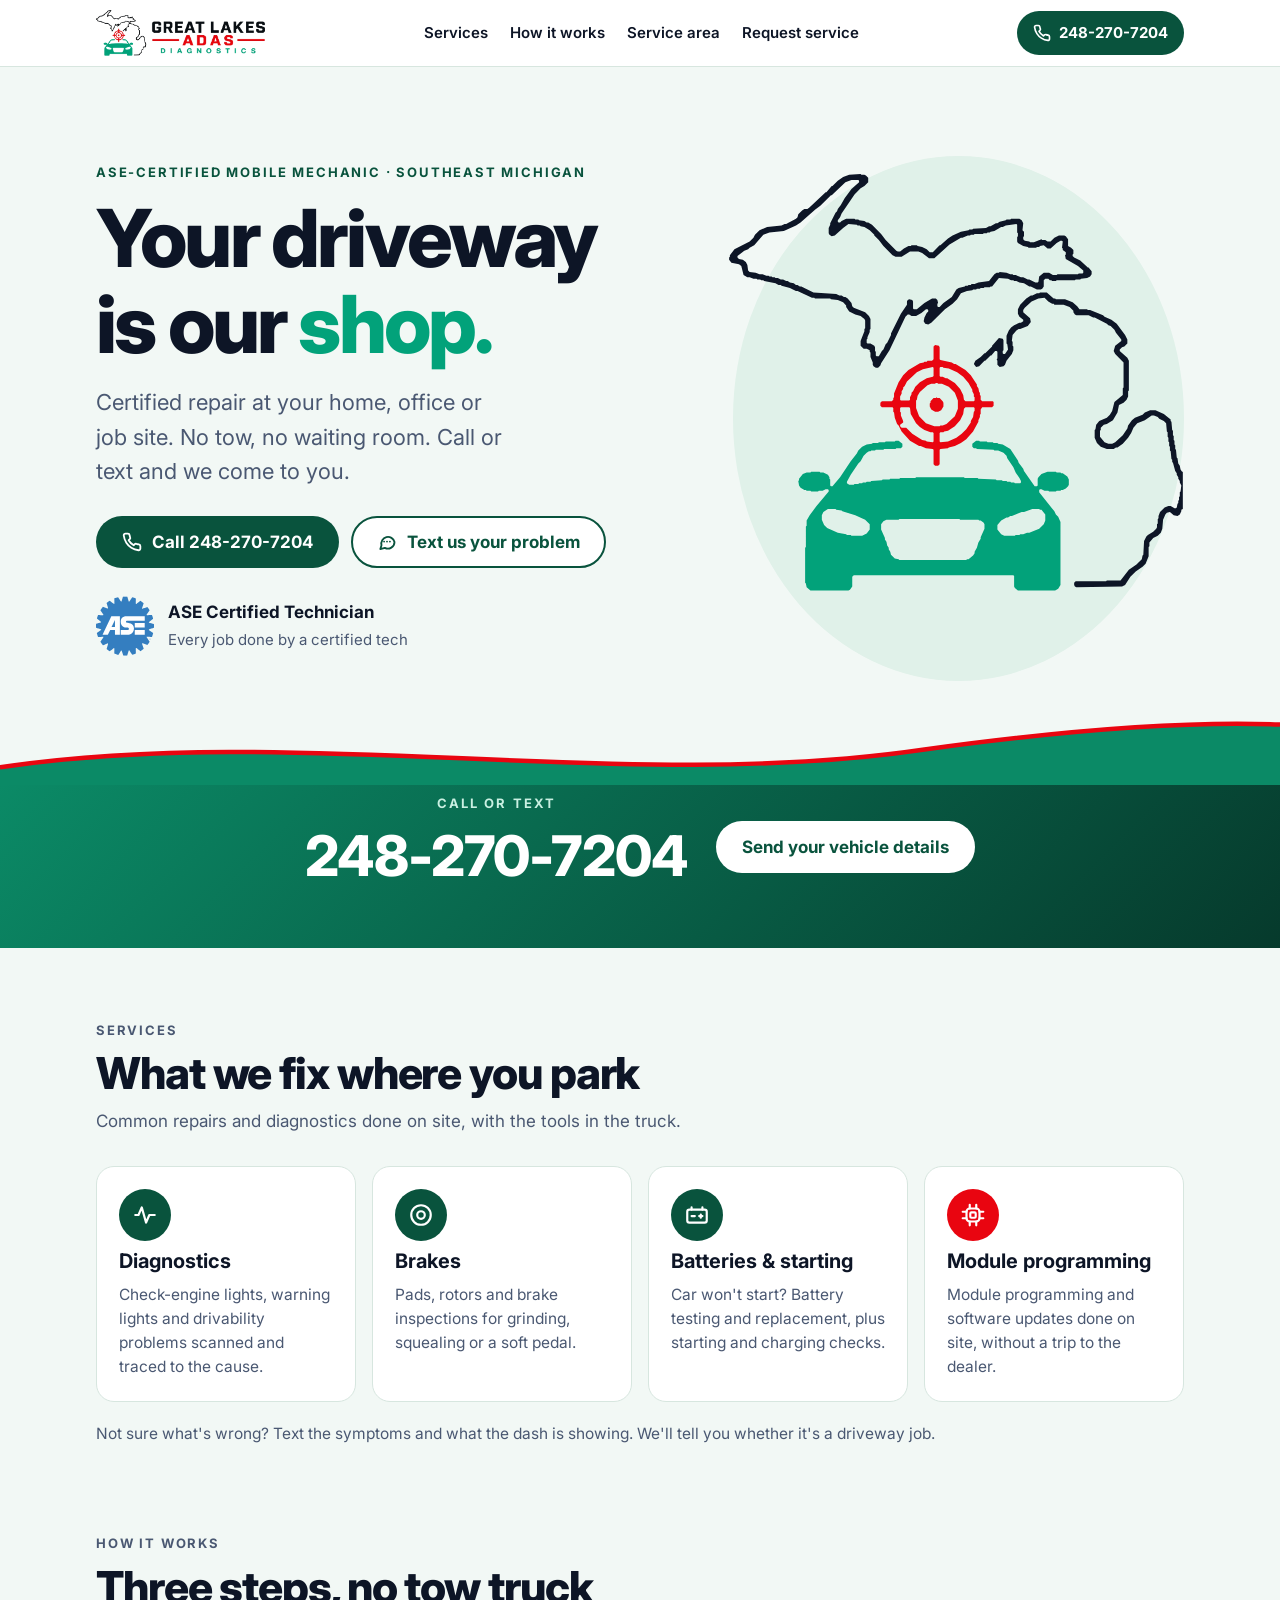
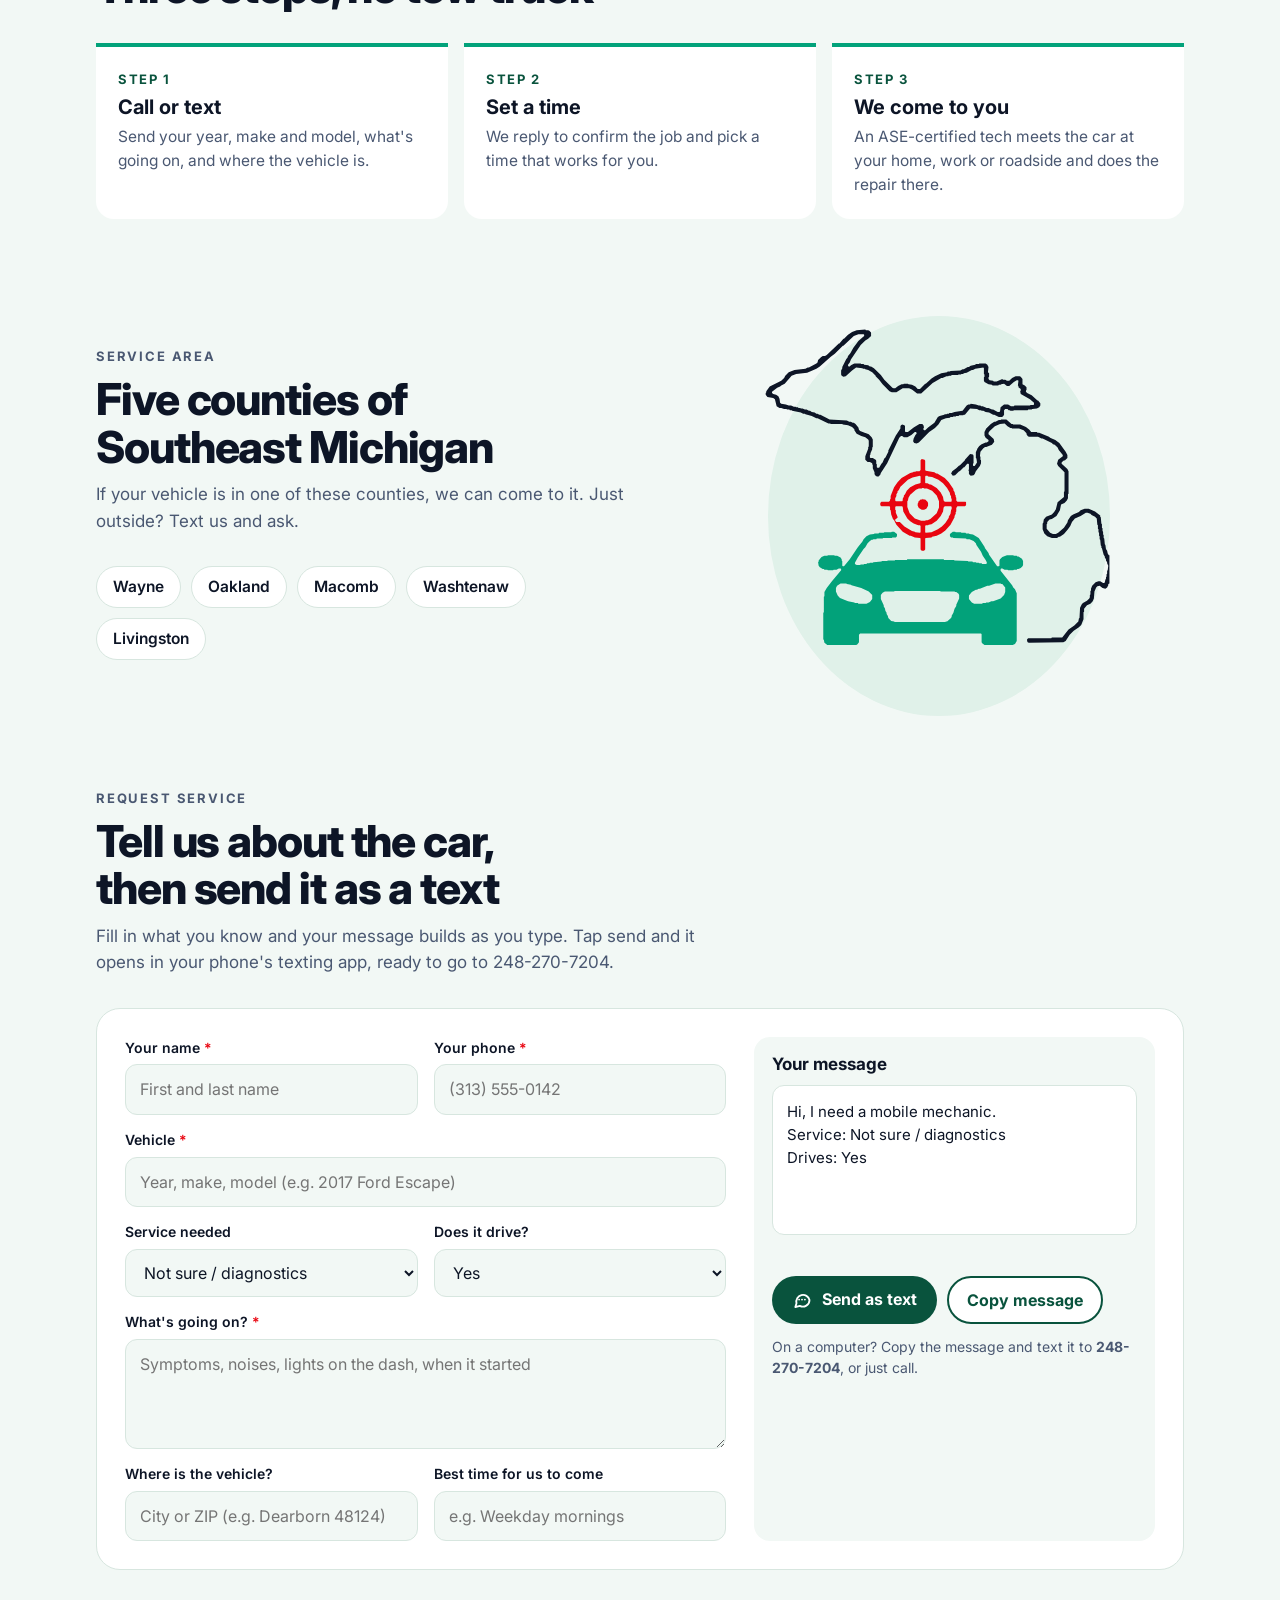
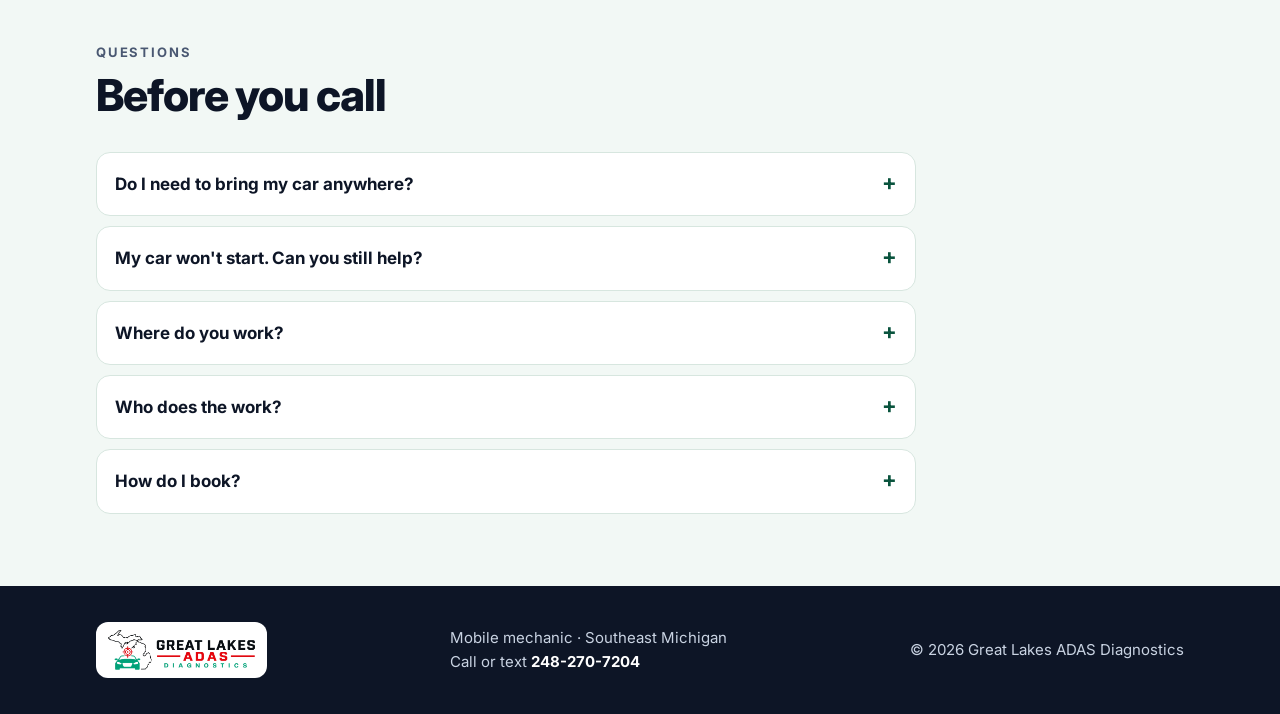
==== index.html @ 3bc47661 "Launch greatlakesmechanic.com: mobile mechanic site with call/text intake, service and county pages " ====
<!doctype html>
<html lang="en">
<head>
<meta charset="utf-8">
<meta name="viewport" content="width=device-width, initial-scale=1, viewport-fit=cover">
<title>Mobile Mechanic in Southeast Michigan | ASE Certified | Great Lakes</title>
<meta name="description" content="ASE-certified mobile mechanic serving Wayne, Oakland, Macomb, Washtenaw and Livingston counties. Diagnostics, brakes, batteries and module programming at your home or work. Call or text 248-270-7204.">
<link rel="canonical" href="https://greatlakesmechanic.com/">
<meta property="og:type" content="website">
<meta property="og:site_name" content="Great Lakes Mobile Mechanic">
<meta property="og:title" content="Mobile Mechanic in Southeast Michigan | ASE Certified | Great Lakes">
<meta property="og:description" content="ASE-certified mobile mechanic serving Wayne, Oakland, Macomb, Washtenaw and Livingston counties. Diagnostics, brakes, batteries and module programming at your home or work. Call or text 248-270-7204.">
<meta property="og:url" content="https://greatlakesmechanic.com/">
<meta property="og:image" content="https://greatlakesmechanic.com/og-image.jpg">
<meta property="og:image:width" content="1200">
<meta property="og:image:height" content="628">
<meta name="twitter:card" content="summary_large_image">
<meta name="theme-color" content="#09533d">
<link rel="icon" href="/favicon.ico" sizes="any">
<link rel="icon" href="/icon.svg" type="image/svg+xml">
<link rel="apple-touch-icon" href="/apple-touch-icon.png">
<link rel="manifest" href="/site.webmanifest">
<link rel="preconnect" href="https://fonts.googleapis.com">
<link rel="preconnect" href="https://fonts.gstatic.com" crossorigin>
<link rel="stylesheet" href="https://fonts.googleapis.com/css2?family=Inter:wght@400;500;600;700;800&display=swap">
<link rel="stylesheet" href="/assets/site.css">
<script type="application/ld+json">{"@context": "https://schema.org", "@graph": [{"@type": "AutoRepair", "@id": "https://greatlakesmechanic.com/#business", "name": "Great Lakes ADAS Diagnostics", "alternateName": "Great Lakes Mobile Mechanic", "url": "https://greatlakesmechanic.com/", "telephone": "+1-248-270-7204", "image": "https://greatlakesmechanic.com/og-image.jpg", "logo": "https://greatlakesmechanic.com/assets/great-lakes-logo.png", "description": "ASE-certified mobile mechanic serving Southeast Michigan. Diagnostics, brakes, batteries and module programming at your home, work or roadside.", "areaServed": [{"@type": "AdministrativeArea", "name": "Wayne County, MI"}, {"@type": "AdministrativeArea", "name": "Oakland County, MI"}, {"@type": "AdministrativeArea", "name": "Macomb County, MI"}, {"@type": "AdministrativeArea", "name": "Washtenaw County, MI"}, {"@type": "AdministrativeArea", "name": "Livingston County, MI"}], "knowsAbout": ["Vehicle diagnostics", "Brake repair", "Battery replacement", "Module programming"], "hasCredential": {"@type": "EducationalOccupationalCredential", "credentialCategory": "ASE Certification"}}, {"@type": "WebSite", "@id": "https://greatlakesmechanic.com/#website", "url": "https://greatlakesmechanic.com/", "name": "Great Lakes Mobile Mechanic"}, {"@type": "FAQPage", "mainEntity": [{"@type": "Question", "name": "Do I need to bring my car anywhere?", "acceptedAnswer": {"@type": "Answer", "text": "No. We come to where the car is parked: your driveway, your work lot or the roadside."}}, {"@type": "Question", "name": "My car won't start. Can you still help?", "acceptedAnswer": {"@type": "Answer", "text": "Yes. That's one of the most common calls. Tell us it won't start when you text, and we'll come to it."}}, {"@type": "Question", "name": "Where do you work?", "acceptedAnswer": {"@type": "Answer", "text": "Wayne, Oakland, Macomb, Washtenaw and Livingston counties. If you're just outside, text us and ask."}}, {"@type": "Question", "name": "Who does the work?", "acceptedAnswer": {"@type": "Answer", "text": "An ASE-certified technician handles every job."}}, {"@type": "Question", "name": "How do I book?", "acceptedAnswer": {"@type": "Answer", "text": "Call or text 248-270-7204, or use the form above to build a text with your vehicle details."}}]}]}</script>
</head>
<body>
<header>
  <div class="wrap bar">
    <a href="/" aria-label="Great Lakes ADAS Diagnostics home"><img src="/assets/great-lakes-logo.png" alt="Great Lakes ADAS Diagnostics" width="1125" height="306"></a>
    <nav aria-label="Main">
      <a href="/#services">Services</a>
      <a href="/#how">How it works</a>
      <a href="/#area">Service area</a>
      <a href="/#request">Request service</a>
    </nav>
    <a class="call" href="tel:+12482707204"><svg width="18" height="18" viewBox="0 0 24 24" fill="none" stroke="currentColor" stroke-width="2.2" stroke-linecap="round" stroke-linejoin="round" aria-hidden="true"><path d="M22 16.9v3a2 2 0 0 1-2.2 2 19.8 19.8 0 0 1-8.6-3.1 19.5 19.5 0 0 1-6-6A19.8 19.8 0 0 1 2.1 4.2 2 2 0 0 1 4.1 2h3a2 2 0 0 1 2 1.7c.1 1 .4 1.9.7 2.8a2 2 0 0 1-.5 2.1L8 9.9a16 16 0 0 0 6 6l1.3-1.3a2 2 0 0 1 2.1-.4c.9.3 1.8.6 2.8.7a2 2 0 0 1 1.7 2z"/></svg><span>248-270-7204</span></a>
  </div>
</header>
<main id="top">
  <section class="hero">
    <div class="wrap hero-grid">
      <div>
        <p class="eyebrow">ASE-certified mobile mechanic · Southeast Michigan</p>
        <h1>Your driveway is our <em>shop.</em></h1>
        <p class="lead">Certified repair at your home, office or job site. No tow, no waiting room. Call or text and we come to you.</p>
        <div class="actions">
          <a class="btn primary" href="tel:+12482707204"><svg viewBox="0 0 24 24" fill="none" stroke="currentColor" stroke-width="2.2" stroke-linecap="round" stroke-linejoin="round" aria-hidden="true"><path d="M22 16.9v3a2 2 0 0 1-2.2 2 19.8 19.8 0 0 1-8.6-3.1 19.5 19.5 0 0 1-6-6A19.8 19.8 0 0 1 2.1 4.2 2 2 0 0 1 4.1 2h3a2 2 0 0 1 2 1.7c.1 1 .4 1.9.7 2.8a2 2 0 0 1-.5 2.1L8 9.9a16 16 0 0 0 6 6l1.3-1.3a2 2 0 0 1 2.1-.4c.9.3 1.8.6 2.8.7a2 2 0 0 1 1.7 2z"/></svg>Call 248-270-7204</a>
          <a class="btn ghost" href="/#request"><svg viewBox="0 0 24 24" fill="none" stroke="currentColor" stroke-width="2.2" stroke-linecap="round" stroke-linejoin="round" aria-hidden="true"><path d="M21 12a8 8 0 0 1-11.6 7.1L4 20.5l1.4-4.6A8 8 0 1 1 21 12z"/><path d="M8.5 11.5h.01M12 11.5h.01M15.5 11.5h.01"/></svg>Text us your problem</a>
        </div>
        <div class="cred">
          <img src="/assets/ase-certified.svg" alt="ASE Certified" width="58" height="60">
          <div><b>ASE Certified Technician</b><span>Every job done by a certified tech</span></div>
        </div>
      </div>
      <div class="hero-art" aria-hidden="true">
        <div class="disc"></div>
        <svg viewBox="0 0 660 725" xmlns="http://www.w3.org/2000/svg"><path fill-rule="evenodd" fill="#0d1526" d="M467 224 L461 227 L459 227 L453 231 L445 239 L442 245 L442 251 L444 255 L449 259 L449 261 L446 263 L444 263 L437 266 L433 269 L430 273 L427 280 L427 290 L428 291 L429 298 L425 304 L423 304 L422 303 L422 300 L423 299 L423 286 L422 284 L417 283 L408 293 L408 294 L399 303 L398 303 L393 308 L386 313 L384 317 L387 321 L391 320 L398 313 L399 313 L406 306 L407 306 L412 300 L414 300 L415 301 L415 310 L414 311 L415 313 L415 318 L418 321 L423 320 L425 318 L427 313 L434 304 L436 299 L436 294 L435 293 L435 288 L434 287 L435 279 L440 273 L443 271 L445 271 L455 267 L459 262 L458 257 L449 249 L449 246 L451 243 L460 235 L469 231 L477 230 L482 235 L487 238 L489 238 L490 239 L502 239 L510 242 L515 247 L515 249 L517 252 L519 253 L535 253 L541 256 L543 256 L559 264 L561 266 L564 267 L569 272 L571 276 L578 285 L578 287 L570 293 L568 300 L570 304 L581 315 L581 348 L580 349 L580 358 L569 367 L566 379 L563 384 L559 388 L549 392 L545 397 L544 403 L543 404 L543 414 L546 421 L551 426 L559 429 L568 429 L571 427 L573 427 L580 422 L587 414 L591 408 L594 401 L599 395 L609 391 L618 385 L621 385 L626 387 L628 389 L634 392 L637 395 L638 406 L639 407 L639 413 L640 414 L640 419 L641 420 L641 425 L642 426 L642 431 L643 432 L644 442 L645 443 L645 446 L646 447 L649 458 L651 461 L651 463 L653 466 L653 468 L655 471 L655 473 L657 477 L656 485 L655 486 L655 491 L654 492 L654 496 L653 497 L653 500 L652 501 L651 506 L650 507 L648 507 L643 504 L640 504 L635 506 L629 512 L627 517 L627 520 L626 521 L626 527 L625 528 L625 532 L624 534 L620 538 L613 542 L611 544 L608 550 L607 568 L606 569 L605 574 L598 581 L588 588 L577 602 L559 602 L558 603 L518 603 L516 605 L516 608 L517 610 L519 611 L579 610 L583 608 L590 597 L597 590 L606 584 L610 580 L614 570 L614 558 L615 557 L615 552 L620 546 L626 543 L630 539 L632 534 L633 522 L636 515 L638 513 L642 512 L647 516 L652 517 L655 515 L657 511 L657 509 L659 508 L659 459 L658 459 L656 456 L655 451 L653 448 L652 441 L651 440 L650 430 L649 429 L649 424 L648 423 L648 418 L647 417 L647 412 L646 411 L646 405 L645 404 L644 393 L643 392 L643 390 L634 383 L623 378 L616 378 L609 381 L606 384 L596 388 L592 391 L587 398 L586 402 L580 411 L570 420 L566 422 L561 422 L556 420 L550 413 L550 405 L551 404 L551 401 L555 397 L559 396 L567 391 L573 381 L575 371 L581 368 L585 364 L587 360 L587 353 L588 352 L588 313 L586 309 L576 300 L576 298 L579 295 L582 294 L586 290 L586 285 L583 279 L572 264 L565 259 L556 255 L554 253 L537 246 L534 246 L533 245 L523 245 L520 241 L514 236 L504 232 L492 232 L491 231 L489 231 L480 223 L471 223 L470 224ZM62 177 L62 180 L65 184 L75 186 L78 188 L81 200 L86 203 L89 203 L94 205 L98 205 L99 206 L103 206 L104 207 L107 207 L108 208 L123 211 L127 213 L130 213 L131 214 L142 217 L150 221 L152 221 L171 230 L174 230 L175 231 L195 231 L196 232 L205 233 L212 236 L216 240 L216 242 L220 248 L228 252 L235 254 L240 258 L241 260 L241 270 L240 271 L240 274 L235 287 L235 293 L239 297 L243 297 L247 299 L247 301 L248 302 L248 308 L251 315 L251 318 L252 320 L255 322 L258 322 L261 319 L262 316 L273 299 L294 255 L297 252 L299 252 L302 254 L308 254 L315 250 L321 245 L323 245 L324 246 L324 248 L322 250 L319 256 L318 261 L320 264 L324 265 L328 263 L346 245 L356 238 L362 232 L367 224 L375 221 L382 220 L383 219 L387 219 L388 218 L392 218 L393 217 L397 217 L398 216 L405 216 L406 215 L408 215 L417 204 L429 205 L433 207 L436 207 L437 208 L440 208 L444 210 L450 211 L457 215 L459 215 L467 219 L472 219 L474 218 L476 215 L476 207 L478 205 L482 205 L484 207 L486 207 L487 208 L492 208 L493 207 L517 207 L518 206 L524 206 L525 205 L533 204 L537 202 L539 199 L539 195 L535 190 L534 190 L524 181 L516 177 L514 175 L514 173 L515 172 L515 167 L512 164 L508 162 L508 153 L505 149 L503 148 L496 148 L490 151 L485 156 L481 156 L478 154 L474 154 L473 153 L463 157 L458 157 L457 156 L451 155 L449 153 L449 150 L450 149 L450 143 L448 141 L449 132 L447 128 L444 126 L433 126 L432 127 L427 127 L426 128 L418 130 L415 132 L413 132 L406 136 L404 136 L400 138 L383 139 L382 140 L378 140 L377 141 L367 143 L356 148 L350 152 L340 161 L339 161 L330 170 L326 170 L322 166 L316 163 L310 162 L309 161 L302 161 L301 162 L298 162 L292 165 L287 169 L284 169 L282 168 L268 154 L262 146 L250 134 L245 131 L243 131 L240 129 L233 128 L232 127 L228 127 L227 126 L216 126 L210 129 L208 131 L206 131 L205 130 L205 128 L208 124 L210 119 L227 94 L235 86 L240 83 L245 78 L245 72 L242 69 L240 68 L236 68 L235 67 L220 68 L212 71 L205 76 L198 83 L197 83 L190 91 L189 91 L168 111 L165 113 L161 113 L158 115 L153 120 L152 124 L150 126 L137 133 L135 133 L131 135 L112 137 L102 141 L96 147 L94 151 L89 156 L69 166 L63 174 L63 176ZM73 175 L82 168 L87 166 L89 164 L95 161 L107 147 L115 144 L134 142 L150 135 L156 131 L175 114 L182 109 L196 95 L197 95 L215 78 L223 75 L232 75 L233 76 L233 78 L223 87 L214 99 L209 108 L205 113 L204 116 L202 118 L195 132 L195 134 L193 138 L193 145 L194 147 L197 149 L201 148 L212 138 L219 133 L230 134 L231 135 L234 135 L235 136 L240 137 L247 141 L253 147 L253 148 L259 154 L265 162 L277 174 L281 176 L289 176 L300 169 L311 169 L316 171 L325 178 L332 178 L352 160 L367 151 L369 151 L376 148 L379 148 L380 147 L384 147 L385 146 L396 146 L397 145 L401 145 L402 144 L405 144 L406 143 L411 142 L420 137 L422 137 L426 135 L440 133 L441 134 L441 144 L442 145 L442 149 L441 150 L441 156 L442 158 L449 162 L455 163 L456 164 L466 164 L467 163 L470 163 L471 162 L476 161 L481 165 L485 165 L493 158 L498 155 L500 155 L501 156 L500 164 L501 165 L501 167 L505 170 L505 173 L504 174 L505 179 L521 188 L528 194 L528 197 L527 198 L522 198 L521 199 L494 199 L493 200 L488 200 L483 197 L476 197 L470 202 L469 209 L468 210 L465 210 L457 206 L455 206 L449 203 L446 203 L439 200 L436 200 L435 199 L432 199 L427 197 L418 196 L417 197 L414 197 L411 199 L404 208 L390 210 L385 212 L381 212 L380 213 L377 213 L376 214 L373 214 L372 215 L364 217 L361 219 L355 229 L344 237 L339 242 L337 242 L336 241 L336 238 L337 237 L336 233 L334 231 L329 231 L319 237 L309 245 L305 245 L304 244 L304 235 L303 233 L299 232 L297 233 L296 235 L296 239 L288 251 L275 277 L275 279 L270 289 L268 291 L265 298 L263 300 L259 307 L256 307 L255 306 L255 301 L254 300 L254 295 L253 293 L248 290 L244 290 L243 289 L243 285 L244 284 L244 282 L247 275 L247 272 L248 271 L248 258 L246 254 L241 249 L226 243 L224 241 L223 237 L218 231 L215 229 L213 229 L210 227 L207 227 L203 225 L173 223 L157 215 L155 215 L152 213 L150 213 L147 211 L142 210 L139 208 L137 208 L133 206 L130 206 L126 204 L123 204 L122 203 L119 203 L118 202 L115 202 L114 201 L111 201 L106 199 L102 199 L97 197 L89 196 L87 194 L86 187 L84 183 L80 180 L75 179 L73 177Z"/><path fill-rule="evenodd" fill="#e90510" d="M335 361 L334 362 L331 362 L327 366 L327 368 L326 369 L326 373 L328 377 L333 380 L337 380 L341 378 L344 373 L344 368 L343 366 L339 362 L336 362ZM333 292 L331 294 L331 311 L329 313 L323 313 L322 314 L319 314 L318 315 L313 316 L298 325 L291 332 L285 341 L279 356 L279 361 L278 362 L278 364 L276 366 L263 366 L261 368 L261 372 L263 374 L277 374 L278 375 L278 380 L279 381 L280 388 L283 396 L285 398 L289 406 L300 418 L312 425 L314 425 L321 428 L330 429 L331 430 L331 449 L333 451 L337 451 L339 449 L339 430 L340 429 L350 428 L351 427 L359 425 L367 421 L374 416 L383 406 L390 393 L390 391 L392 387 L392 384 L393 383 L393 377 L395 374 L408 374 L410 372 L410 367 L409 366 L395 366 L393 364 L393 359 L392 358 L392 355 L391 354 L390 349 L388 346 L388 344 L380 332 L373 325 L360 317 L358 317 L355 315 L340 312 L339 311 L339 295 L338 293ZM384 374 L385 375 L385 379 L384 380 L383 387 L380 392 L380 394 L374 403 L368 409 L361 414 L350 419 L340 420 L339 419 L339 408 L340 407 L344 407 L345 406 L350 405 L359 399 L366 391 L370 383 L371 376 L373 374ZM288 374 L299 374 L300 375 L301 383 L308 395 L313 400 L319 404 L327 407 L330 407 L331 408 L331 419 L330 420 L322 419 L321 418 L316 417 L303 409 L295 401 L289 401 L287 399 L287 397 L291 394 L291 392 L288 385 L288 381 L287 380 L287 375ZM334 342 L336 342 L337 343 L342 343 L351 347 L359 355 L363 365 L363 376 L359 386 L348 396 L343 398 L340 398 L339 399 L332 399 L321 395 L312 386 L308 375 L308 365 L309 364 L310 359 L313 354 L323 345 L328 343 L333 343ZM339 322 L340 321 L343 321 L344 322 L351 323 L362 328 L370 334 L377 342 L382 351 L382 353 L384 357 L384 360 L385 361 L385 365 L384 366 L373 366 L371 364 L370 358 L366 350 L359 342 L349 336 L347 336 L343 334 L340 334 L339 333ZM330 321 L331 322 L331 333 L330 334 L322 336 L313 341 L307 347 L304 353 L302 355 L302 357 L300 361 L300 364 L299 365 L288 365 L287 364 L287 360 L289 356 L289 353 L291 350 L291 348 L293 346 L296 340 L309 328 L317 324Z"/><path fill-rule="evenodd" fill="#02a27a" d="M154 468 L154 470 L153 471 L154 477 L156 480 L161 483 L163 483 L164 484 L169 484 L170 485 L179 485 L180 484 L185 484 L189 482 L192 482 L193 483 L193 485 L177 504 L168 516 L164 523 L164 530 L163 531 L163 558 L162 559 L162 605 L163 606 L164 611 L169 615 L219 615 L221 614 L224 610 L224 597 L226 595 L436 595 L437 596 L437 610 L438 612 L442 615 L491 615 L495 613 L498 608 L498 525 L495 518 L492 515 L490 511 L470 486 L470 483 L471 482 L473 482 L477 484 L482 484 L483 485 L492 485 L493 484 L498 484 L499 483 L501 483 L505 481 L508 478 L509 476 L509 469 L507 465 L501 461 L499 461 L498 460 L493 460 L492 459 L481 459 L473 462 L469 466 L468 468 L468 477 L467 478 L464 478 L450 458 L449 455 L443 447 L442 444 L432 429 L422 423 L416 422 L415 421 L410 421 L409 420 L402 420 L401 419 L392 419 L391 418 L387 418 L382 422 L382 426 L384 428 L387 428 L388 429 L410 430 L411 431 L416 431 L423 434 L427 438 L428 441 L436 453 L439 460 L444 467 L446 471 L446 473 L445 474 L438 474 L437 473 L433 473 L432 472 L428 472 L427 471 L422 471 L421 470 L414 470 L413 469 L390 468 L389 467 L372 467 L371 466 L308 466 L307 467 L287 467 L286 468 L274 468 L273 469 L264 469 L263 470 L249 471 L248 472 L243 472 L242 473 L238 473 L237 474 L233 474 L232 475 L227 475 L226 476 L220 476 L217 474 L217 472 L222 463 L232 448 L235 445 L239 438 L243 434 L246 432 L248 432 L249 431 L254 431 L255 430 L265 430 L266 429 L281 429 L282 428 L288 428 L290 426 L290 422 L285 418 L281 418 L280 419 L268 419 L267 420 L259 420 L258 421 L251 421 L250 422 L243 423 L237 426 L232 431 L230 435 L222 445 L208 466 L198 478 L196 478 L195 477 L195 469 L194 468 L194 466 L192 463 L186 460 L182 460 L181 459 L170 459 L169 460 L164 460 L159 462ZM262 528 L265 524 L269 522 L285 522 L286 521 L365 521 L366 522 L390 522 L391 523 L393 523 L397 526 L398 528 L398 534 L393 545 L393 547 L390 552 L388 559 L385 564 L385 566 L383 569 L377 574 L375 574 L374 575 L286 575 L285 574 L280 573 L275 568 L274 564 L272 561 L272 559 L270 556 L269 551 L267 548 L267 546 L262 535ZM478 515 L478 523 L476 528 L470 534 L457 539 L454 539 L449 541 L445 541 L444 542 L439 542 L438 543 L424 543 L420 541 L415 535 L415 529 L420 523 L427 519 L429 519 L432 517 L434 517 L447 512 L450 512 L461 508 L470 508 L471 509 L473 509ZM184 516 L186 512 L192 508 L202 508 L203 509 L210 510 L211 511 L228 516 L241 522 L247 528 L247 535 L243 540 L237 543 L223 543 L222 542 L217 542 L216 541 L205 539 L191 533 L187 529 L184 522Z"/></svg>
      </div>
    </div>
    <svg class="wave" viewBox="0 0 1440 90" preserveAspectRatio="none" aria-hidden="true"><path d="M0 70 C 340 20 700 100 1040 50 C 1200 28 1340 18 1440 22 L1440 90 L0 90 Z" fill="#0b8a66"/><path d="M0 70 C 340 20 700 100 1040 50 C 1200 28 1340 18 1440 22" fill="none" stroke="#e90510" stroke-width="5"/></svg>
  </section>

  <div class="band">
    <div class="wrap">
      <div class="callstrip">
        <div><div class="lbl">CALL OR TEXT</div><a class="num" href="tel:+12482707204">248-270-7204</a></div>
        <a class="btn light" href="/#request">Send your vehicle details</a>
      </div>
    </div>
  </div>

  <section class="block" id="services">
    <div class="wrap">
      <div class="head">
        <p class="eyebrow">Services</p>
        <h2>What we fix where you park</h2>
        <p>Common repairs and diagnostics done on site, with the tools in the truck.</p>
      </div>
      <div class="services">
        <article class="svc"><div class="ic"><svg viewBox="0 0 24 24" fill="none" stroke-width="2" stroke-linecap="round" stroke-linejoin="round" aria-hidden="true"><path d="M3 12h3l3-7 4 14 3-7h5"/></svg></div><h3><a href="/services/mobile-diagnostics/" style="color:inherit;text-decoration:none">Diagnostics</a></h3><p>Check-engine lights, warning lights and drivability problems scanned and traced to the cause.</p></article>
        <article class="svc"><div class="ic"><svg viewBox="0 0 24 24" fill="none" stroke-width="2" stroke-linecap="round" stroke-linejoin="round" aria-hidden="true"><circle cx="12" cy="12" r="9"/><circle cx="12" cy="12" r="3.5"/></svg></div><h3><a href="/services/mobile-brake-repair/" style="color:inherit;text-decoration:none">Brakes</a></h3><p>Pads, rotors and brake inspections for grinding, squealing or a soft pedal.</p></article>
        <article class="svc"><div class="ic"><svg viewBox="0 0 24 24" fill="none" stroke-width="2" stroke-linecap="round" stroke-linejoin="round" aria-hidden="true"><rect x="3" y="7" width="18" height="12" rx="2"/><path d="M7 7V5M17 7V5M7 13h3M15.5 11.5v3M14 13h3"/></svg></div><h3><a href="/services/mobile-battery-replacement/" style="color:inherit;text-decoration:none">Batteries &amp; starting</a></h3><p>Car won't start? Battery testing and replacement, plus starting and charging checks.</p></article>
        <article class="svc"><div class="ic red"><svg viewBox="0 0 24 24" fill="none" stroke-width="2" stroke-linecap="round" stroke-linejoin="round" aria-hidden="true"><rect x="6" y="6" width="12" height="12" rx="3"/><rect x="9.5" y="9.5" width="5" height="5" rx="1"/><path d="M9 2.5v3.5M15 2.5v3.5M9 18v3.5M15 18v3.5M2.5 9h3.5M2.5 15h3.5M18 9h3.5M18 15h3.5"/></svg></div><h3><a href="/services/module-programming/" style="color:inherit;text-decoration:none">Module programming</a></h3><p>Module programming and software updates done on site, without a trip to the dealer.</p></article>
      </div>
      <p class="note">Not sure what's wrong? Text the symptoms and what the dash is showing. We'll tell you whether it's a driveway job.</p>
    </div>
  </section>

  <section class="block" id="how" style="padding-top:0">
    <div class="wrap">
      <div class="head">
        <p class="eyebrow">How it works</p>
        <h2>Three steps, no tow truck</h2>
      </div>
      <ol class="steps">
        <li><h3>Call or text</h3><p>Send your year, make and model, what's going on, and where the vehicle is.</p></li>
        <li><h3>Set a time</h3><p>We reply to confirm the job and pick a time that works for you.</p></li>
        <li><h3>We come to you</h3><p>An ASE-certified tech meets the car at your home, work or roadside and does the repair there.</p></li>
      </ol>
    </div>
  </section>

  <section class="block" id="area" style="padding-top:0">
    <div class="wrap area">
      <div>
        <div class="head">
          <p class="eyebrow">Service area</p>
          <h2>Five counties of Southeast Michigan</h2>
          <p>If your vehicle is in one of these counties, we can come to it. Just outside? Text us and ask.</p>
        </div>
        <ul class="counties">
          <li><a href="/areas/wayne-county/" style="color:inherit;text-decoration:none">Wayne</a></li><li><a href="/areas/oakland-county/" style="color:inherit;text-decoration:none">Oakland</a></li><li><a href="/areas/macomb-county/" style="color:inherit;text-decoration:none">Macomb</a></li><li><a href="/areas/washtenaw-county/" style="color:inherit;text-decoration:none">Washtenaw</a></li><li><a href="/areas/livingston-county/" style="color:inherit;text-decoration:none">Livingston</a></li>
        </ul>
      </div>
      <div class="hero-art" aria-hidden="true" style="max-width:380px;justify-self:center;width:100%">
        <div class="disc"></div>
        <svg viewBox="0 0 660 725" xmlns="http://www.w3.org/2000/svg"><path fill-rule="evenodd" fill="#0d1526" d="M467 224 L461 227 L459 227 L453 231 L445 239 L442 245 L442 251 L444 255 L449 259 L449 261 L446 263 L444 263 L437 266 L433 269 L430 273 L427 280 L427 290 L428 291 L429 298 L425 304 L423 304 L422 303 L422 300 L423 299 L423 286 L422 284 L417 283 L408 293 L408 294 L399 303 L398 303 L393 308 L386 313 L384 317 L387 321 L391 320 L398 313 L399 313 L406 306 L407 306 L412 300 L414 300 L415 301 L415 310 L414 311 L415 313 L415 318 L418 321 L423 320 L425 318 L427 313 L434 304 L436 299 L436 294 L435 293 L435 288 L434 287 L435 279 L440 273 L443 271 L445 271 L455 267 L459 262 L458 257 L449 249 L449 246 L451 243 L460 235 L469 231 L477 230 L482 235 L487 238 L489 238 L490 239 L502 239 L510 242 L515 247 L515 249 L517 252 L519 253 L535 253 L541 256 L543 256 L559 264 L561 266 L564 267 L569 272 L571 276 L578 285 L578 287 L570 293 L568 300 L570 304 L581 315 L581 348 L580 349 L580 358 L569 367 L566 379 L563 384 L559 388 L549 392 L545 397 L544 403 L543 404 L543 414 L546 421 L551 426 L559 429 L568 429 L571 427 L573 427 L580 422 L587 414 L591 408 L594 401 L599 395 L609 391 L618 385 L621 385 L626 387 L628 389 L634 392 L637 395 L638 406 L639 407 L639 413 L640 414 L640 419 L641 420 L641 425 L642 426 L642 431 L643 432 L644 442 L645 443 L645 446 L646 447 L649 458 L651 461 L651 463 L653 466 L653 468 L655 471 L655 473 L657 477 L656 485 L655 486 L655 491 L654 492 L654 496 L653 497 L653 500 L652 501 L651 506 L650 507 L648 507 L643 504 L640 504 L635 506 L629 512 L627 517 L627 520 L626 521 L626 527 L625 528 L625 532 L624 534 L620 538 L613 542 L611 544 L608 550 L607 568 L606 569 L605 574 L598 581 L588 588 L577 602 L559 602 L558 603 L518 603 L516 605 L516 608 L517 610 L519 611 L579 610 L583 608 L590 597 L597 590 L606 584 L610 580 L614 570 L614 558 L615 557 L615 552 L620 546 L626 543 L630 539 L632 534 L633 522 L636 515 L638 513 L642 512 L647 516 L652 517 L655 515 L657 511 L657 509 L659 508 L659 459 L658 459 L656 456 L655 451 L653 448 L652 441 L651 440 L650 430 L649 429 L649 424 L648 423 L648 418 L647 417 L647 412 L646 411 L646 405 L645 404 L644 393 L643 392 L643 390 L634 383 L623 378 L616 378 L609 381 L606 384 L596 388 L592 391 L587 398 L586 402 L580 411 L570 420 L566 422 L561 422 L556 420 L550 413 L550 405 L551 404 L551 401 L555 397 L559 396 L567 391 L573 381 L575 371 L581 368 L585 364 L587 360 L587 353 L588 352 L588 313 L586 309 L576 300 L576 298 L579 295 L582 294 L586 290 L586 285 L583 279 L572 264 L565 259 L556 255 L554 253 L537 246 L534 246 L533 245 L523 245 L520 241 L514 236 L504 232 L492 232 L491 231 L489 231 L480 223 L471 223 L470 224ZM62 177 L62 180 L65 184 L75 186 L78 188 L81 200 L86 203 L89 203 L94 205 L98 205 L99 206 L103 206 L104 207 L107 207 L108 208 L123 211 L127 213 L130 213 L131 214 L142 217 L150 221 L152 221 L171 230 L174 230 L175 231 L195 231 L196 232 L205 233 L212 236 L216 240 L216 242 L220 248 L228 252 L235 254 L240 258 L241 260 L241 270 L240 271 L240 274 L235 287 L235 293 L239 297 L243 297 L247 299 L247 301 L248 302 L248 308 L251 315 L251 318 L252 320 L255 322 L258 322 L261 319 L262 316 L273 299 L294 255 L297 252 L299 252 L302 254 L308 254 L315 250 L321 245 L323 245 L324 246 L324 248 L322 250 L319 256 L318 261 L320 264 L324 265 L328 263 L346 245 L356 238 L362 232 L367 224 L375 221 L382 220 L383 219 L387 219 L388 218 L392 218 L393 217 L397 217 L398 216 L405 216 L406 215 L408 215 L417 204 L429 205 L433 207 L436 207 L437 208 L440 208 L444 210 L450 211 L457 215 L459 215 L467 219 L472 219 L474 218 L476 215 L476 207 L478 205 L482 205 L484 207 L486 207 L487 208 L492 208 L493 207 L517 207 L518 206 L524 206 L525 205 L533 204 L537 202 L539 199 L539 195 L535 190 L534 190 L524 181 L516 177 L514 175 L514 173 L515 172 L515 167 L512 164 L508 162 L508 153 L505 149 L503 148 L496 148 L490 151 L485 156 L481 156 L478 154 L474 154 L473 153 L463 157 L458 157 L457 156 L451 155 L449 153 L449 150 L450 149 L450 143 L448 141 L449 132 L447 128 L444 126 L433 126 L432 127 L427 127 L426 128 L418 130 L415 132 L413 132 L406 136 L404 136 L400 138 L383 139 L382 140 L378 140 L377 141 L367 143 L356 148 L350 152 L340 161 L339 161 L330 170 L326 170 L322 166 L316 163 L310 162 L309 161 L302 161 L301 162 L298 162 L292 165 L287 169 L284 169 L282 168 L268 154 L262 146 L250 134 L245 131 L243 131 L240 129 L233 128 L232 127 L228 127 L227 126 L216 126 L210 129 L208 131 L206 131 L205 130 L205 128 L208 124 L210 119 L227 94 L235 86 L240 83 L245 78 L245 72 L242 69 L240 68 L236 68 L235 67 L220 68 L212 71 L205 76 L198 83 L197 83 L190 91 L189 91 L168 111 L165 113 L161 113 L158 115 L153 120 L152 124 L150 126 L137 133 L135 133 L131 135 L112 137 L102 141 L96 147 L94 151 L89 156 L69 166 L63 174 L63 176ZM73 175 L82 168 L87 166 L89 164 L95 161 L107 147 L115 144 L134 142 L150 135 L156 131 L175 114 L182 109 L196 95 L197 95 L215 78 L223 75 L232 75 L233 76 L233 78 L223 87 L214 99 L209 108 L205 113 L204 116 L202 118 L195 132 L195 134 L193 138 L193 145 L194 147 L197 149 L201 148 L212 138 L219 133 L230 134 L231 135 L234 135 L235 136 L240 137 L247 141 L253 147 L253 148 L259 154 L265 162 L277 174 L281 176 L289 176 L300 169 L311 169 L316 171 L325 178 L332 178 L352 160 L367 151 L369 151 L376 148 L379 148 L380 147 L384 147 L385 146 L396 146 L397 145 L401 145 L402 144 L405 144 L406 143 L411 142 L420 137 L422 137 L426 135 L440 133 L441 134 L441 144 L442 145 L442 149 L441 150 L441 156 L442 158 L449 162 L455 163 L456 164 L466 164 L467 163 L470 163 L471 162 L476 161 L481 165 L485 165 L493 158 L498 155 L500 155 L501 156 L500 164 L501 165 L501 167 L505 170 L505 173 L504 174 L505 179 L521 188 L528 194 L528 197 L527 198 L522 198 L521 199 L494 199 L493 200 L488 200 L483 197 L476 197 L470 202 L469 209 L468 210 L465 210 L457 206 L455 206 L449 203 L446 203 L439 200 L436 200 L435 199 L432 199 L427 197 L418 196 L417 197 L414 197 L411 199 L404 208 L390 210 L385 212 L381 212 L380 213 L377 213 L376 214 L373 214 L372 215 L364 217 L361 219 L355 229 L344 237 L339 242 L337 242 L336 241 L336 238 L337 237 L336 233 L334 231 L329 231 L319 237 L309 245 L305 245 L304 244 L304 235 L303 233 L299 232 L297 233 L296 235 L296 239 L288 251 L275 277 L275 279 L270 289 L268 291 L265 298 L263 300 L259 307 L256 307 L255 306 L255 301 L254 300 L254 295 L253 293 L248 290 L244 290 L243 289 L243 285 L244 284 L244 282 L247 275 L247 272 L248 271 L248 258 L246 254 L241 249 L226 243 L224 241 L223 237 L218 231 L215 229 L213 229 L210 227 L207 227 L203 225 L173 223 L157 215 L155 215 L152 213 L150 213 L147 211 L142 210 L139 208 L137 208 L133 206 L130 206 L126 204 L123 204 L122 203 L119 203 L118 202 L115 202 L114 201 L111 201 L106 199 L102 199 L97 197 L89 196 L87 194 L86 187 L84 183 L80 180 L75 179 L73 177Z"/><path fill-rule="evenodd" fill="#e90510" d="M335 361 L334 362 L331 362 L327 366 L327 368 L326 369 L326 373 L328 377 L333 380 L337 380 L341 378 L344 373 L344 368 L343 366 L339 362 L336 362ZM333 292 L331 294 L331 311 L329 313 L323 313 L322 314 L319 314 L318 315 L313 316 L298 325 L291 332 L285 341 L279 356 L279 361 L278 362 L278 364 L276 366 L263 366 L261 368 L261 372 L263 374 L277 374 L278 375 L278 380 L279 381 L280 388 L283 396 L285 398 L289 406 L300 418 L312 425 L314 425 L321 428 L330 429 L331 430 L331 449 L333 451 L337 451 L339 449 L339 430 L340 429 L350 428 L351 427 L359 425 L367 421 L374 416 L383 406 L390 393 L390 391 L392 387 L392 384 L393 383 L393 377 L395 374 L408 374 L410 372 L410 367 L409 366 L395 366 L393 364 L393 359 L392 358 L392 355 L391 354 L390 349 L388 346 L388 344 L380 332 L373 325 L360 317 L358 317 L355 315 L340 312 L339 311 L339 295 L338 293ZM384 374 L385 375 L385 379 L384 380 L383 387 L380 392 L380 394 L374 403 L368 409 L361 414 L350 419 L340 420 L339 419 L339 408 L340 407 L344 407 L345 406 L350 405 L359 399 L366 391 L370 383 L371 376 L373 374ZM288 374 L299 374 L300 375 L301 383 L308 395 L313 400 L319 404 L327 407 L330 407 L331 408 L331 419 L330 420 L322 419 L321 418 L316 417 L303 409 L295 401 L289 401 L287 399 L287 397 L291 394 L291 392 L288 385 L288 381 L287 380 L287 375ZM334 342 L336 342 L337 343 L342 343 L351 347 L359 355 L363 365 L363 376 L359 386 L348 396 L343 398 L340 398 L339 399 L332 399 L321 395 L312 386 L308 375 L308 365 L309 364 L310 359 L313 354 L323 345 L328 343 L333 343ZM339 322 L340 321 L343 321 L344 322 L351 323 L362 328 L370 334 L377 342 L382 351 L382 353 L384 357 L384 360 L385 361 L385 365 L384 366 L373 366 L371 364 L370 358 L366 350 L359 342 L349 336 L347 336 L343 334 L340 334 L339 333ZM330 321 L331 322 L331 333 L330 334 L322 336 L313 341 L307 347 L304 353 L302 355 L302 357 L300 361 L300 364 L299 365 L288 365 L287 364 L287 360 L289 356 L289 353 L291 350 L291 348 L293 346 L296 340 L309 328 L317 324Z"/><path fill-rule="evenodd" fill="#02a27a" d="M154 468 L154 470 L153 471 L154 477 L156 480 L161 483 L163 483 L164 484 L169 484 L170 485 L179 485 L180 484 L185 484 L189 482 L192 482 L193 483 L193 485 L177 504 L168 516 L164 523 L164 530 L163 531 L163 558 L162 559 L162 605 L163 606 L164 611 L169 615 L219 615 L221 614 L224 610 L224 597 L226 595 L436 595 L437 596 L437 610 L438 612 L442 615 L491 615 L495 613 L498 608 L498 525 L495 518 L492 515 L490 511 L470 486 L470 483 L471 482 L473 482 L477 484 L482 484 L483 485 L492 485 L493 484 L498 484 L499 483 L501 483 L505 481 L508 478 L509 476 L509 469 L507 465 L501 461 L499 461 L498 460 L493 460 L492 459 L481 459 L473 462 L469 466 L468 468 L468 477 L467 478 L464 478 L450 458 L449 455 L443 447 L442 444 L432 429 L422 423 L416 422 L415 421 L410 421 L409 420 L402 420 L401 419 L392 419 L391 418 L387 418 L382 422 L382 426 L384 428 L387 428 L388 429 L410 430 L411 431 L416 431 L423 434 L427 438 L428 441 L436 453 L439 460 L444 467 L446 471 L446 473 L445 474 L438 474 L437 473 L433 473 L432 472 L428 472 L427 471 L422 471 L421 470 L414 470 L413 469 L390 468 L389 467 L372 467 L371 466 L308 466 L307 467 L287 467 L286 468 L274 468 L273 469 L264 469 L263 470 L249 471 L248 472 L243 472 L242 473 L238 473 L237 474 L233 474 L232 475 L227 475 L226 476 L220 476 L217 474 L217 472 L222 463 L232 448 L235 445 L239 438 L243 434 L246 432 L248 432 L249 431 L254 431 L255 430 L265 430 L266 429 L281 429 L282 428 L288 428 L290 426 L290 422 L285 418 L281 418 L280 419 L268 419 L267 420 L259 420 L258 421 L251 421 L250 422 L243 423 L237 426 L232 431 L230 435 L222 445 L208 466 L198 478 L196 478 L195 477 L195 469 L194 468 L194 466 L192 463 L186 460 L182 460 L181 459 L170 459 L169 460 L164 460 L159 462ZM262 528 L265 524 L269 522 L285 522 L286 521 L365 521 L366 522 L390 522 L391 523 L393 523 L397 526 L398 528 L398 534 L393 545 L393 547 L390 552 L388 559 L385 564 L385 566 L383 569 L377 574 L375 574 L374 575 L286 575 L285 574 L280 573 L275 568 L274 564 L272 561 L272 559 L270 556 L269 551 L267 548 L267 546 L262 535ZM478 515 L478 523 L476 528 L470 534 L457 539 L454 539 L449 541 L445 541 L444 542 L439 542 L438 543 L424 543 L420 541 L415 535 L415 529 L420 523 L427 519 L429 519 L432 517 L434 517 L447 512 L450 512 L461 508 L470 508 L471 509 L473 509ZM184 516 L186 512 L192 508 L202 508 L203 509 L210 510 L211 511 L228 516 L241 522 L247 528 L247 535 L243 540 L237 543 L223 543 L222 542 L217 542 L216 541 L205 539 L191 533 L187 529 L184 522Z"/></svg>
      </div>
    </div>
  </section>

  <section class="block" id="request" style="padding-top:0">
    <div class="wrap">
      <div class="head">
        <p class="eyebrow">Request service</p>
        <h2>Tell us about the car, then send it as a text</h2>
        <p>Fill in what you know and your message builds as you type. Tap send and it opens in your phone's texting app, ready to go to 248-270-7204.</p>
      </div>
      <div class="intake">
        <form id="intake" novalidate>
          <div class="field"><label for="f-name">Your name <span class="req">*</span></label><input id="f-name" name="name" autocomplete="name" placeholder="First and last name" required></div>
          <div class="field"><label for="f-phone">Your phone <span class="req">*</span></label><input id="f-phone" name="phone" type="tel" autocomplete="tel" placeholder="(313) 555-0142" required></div>
          <div class="field full"><label for="f-vehicle">Vehicle <span class="req">*</span></label><input id="f-vehicle" name="vehicle" placeholder="Year, make, model (e.g. 2017 Ford Escape)" required></div>
          <div class="field"><label for="f-service">Service needed</label>
            <select id="f-service" name="service">
              <option>Not sure / diagnostics</option>
              <option>Check-engine or warning light</option>
              <option>Brakes</option>
              <option>Battery / won't start</option>
              <option>Module programming</option>
              <option>Something else</option>
            </select></div>
          <div class="field"><label for="f-drives">Does it drive?</label>
            <select id="f-drives" name="drives">
              <option>Yes</option><option>No, it won't start</option><option>Starts but unsafe to drive</option>
            </select></div>
          <div class="field full"><label for="f-problem">What's going on? <span class="req">*</span></label><textarea id="f-problem" name="problem" placeholder="Symptoms, noises, lights on the dash, when it started" required></textarea></div>
          <div class="field"><label for="f-where">Where is the vehicle?</label><input id="f-where" name="where" placeholder="City or ZIP (e.g. Dearborn 48124)" autocomplete="postal-code"></div>
          <div class="field"><label for="f-when">Best time for us to come</label><input id="f-when" name="when" placeholder="e.g. Weekday mornings"></div>
        </form>
        <div class="preview" aria-live="polite">
          <h3>Your message</h3>
          <pre id="msg"></pre>
          <p class="status" id="status"></p>
          <div class="row">
            <a class="btn primary" id="send" href="sms:+12482707204"><svg viewBox="0 0 24 24" fill="none" stroke="currentColor" stroke-width="2.2" stroke-linecap="round" stroke-linejoin="round" aria-hidden="true"><path d="M21 12a8 8 0 0 1-11.6 7.1L4 20.5l1.4-4.6A8 8 0 1 1 21 12z"/><path d="M8.5 11.5h.01M12 11.5h.01M15.5 11.5h.01"/></svg>Send as text</a>
            <button class="btn ghost" type="button" id="copy">Copy message</button>
          </div>
          <p class="hint">On a computer? Copy the message and text it to <b>248-270-7204</b>, or just call.</p>
        </div>
      </div>
    </div>
  </section>

  <section class="block" id="faq" style="padding-top:0">
    <div class="wrap">
      <div class="head"><p class="eyebrow">Questions</p><h2>Before you call</h2></div>
      <div class="faq">
        <details><summary>Do I need to bring my car anywhere?</summary><p>No. We come to where the car is parked: your driveway, your work lot or the roadside.</p></details>
        <details><summary>My car won't start. Can you still help?</summary><p>Yes. That's one of the most common calls. Tell us it won't start when you text, and we'll come to it.</p></details>
        <details><summary>Where do you work?</summary><p>Wayne, Oakland, Macomb, Washtenaw and Livingston counties. If you're just outside, text us and ask.</p></details>
        <details><summary>Who does the work?</summary><p>An ASE-certified technician handles every job.</p></details>
        <details><summary>How do I book?</summary><p>Call or text 248-270-7204, or use the form above to build a text with your vehicle details.</p></details>
      </div>
    </div>
  </section>
</main>
<footer>
  <div class="wrap">
    <span class="plate"><img src="/assets/great-lakes-logo.png" alt="Great Lakes ADAS Diagnostics" width="1125" height="306"></span>
    <div>Mobile mechanic · Southeast Michigan<br>Call or text <a href="tel:+12482707204">248-270-7204</a></div>
    <div>© 2026 Great Lakes ADAS Diagnostics</div>
  </div>
</footer>
<div class="mbar">
  <a class="btn primary" href="tel:+12482707204">Call</a>
  <a class="btn ghost" href="/#request">Text us</a>
</div>
<script>
(function(){
  var form=document.getElementById('intake'), out=document.getElementById('msg'),
      send=document.getElementById('send'), copy=document.getElementById('copy'), status=document.getElementById('status');
  var ios=/iPad|iPhone|iPod/.test(navigator.userAgent)||(navigator.platform==='MacIntel'&&navigator.maxTouchPoints>1);
  function v(id){var el=document.getElementById(id);return el?el.value.trim():'';}
  function build(){
    var lines=['Hi, I need a mobile mechanic.'];
    if(v('f-name'))lines.push('Name: '+v('f-name'));
    if(v('f-phone'))lines.push('Phone: '+v('f-phone'));
    if(v('f-vehicle'))lines.push('Vehicle: '+v('f-vehicle'));
    lines.push('Service: '+v('f-service'));
    lines.push('Drives: '+v('f-drives'));
    if(v('f-problem'))lines.push('Problem: '+v('f-problem'));
    if(v('f-where'))lines.push('Location: '+v('f-where'));
    if(v('f-when'))lines.push('Best time: '+v('f-when'));
    return lines.join('\n');
  }
  function missing(){
    var need=[['f-name','your name'],['f-phone','your phone'],['f-vehicle','the vehicle'],['f-problem','what is going on']];
    return need.filter(function(n){return !v(n[0]);}).map(function(n){return n[1];});
  }
  function update(){
    var m=build(); out.textContent=m;
    send.href='sms:+12482707204'+(ios?'&':'?')+'body='+encodeURIComponent(m);
    status.textContent='';
  }
  form.addEventListener('input',update); form.addEventListener('change',update);
  form.addEventListener('submit',function(e){e.preventDefault();});
  send.addEventListener('click',function(e){
    var miss=missing();
    if(miss.length){e.preventDefault();status.textContent='Please add '+miss.join(', ')+' first.';var first=document.querySelector('#intake [required]:placeholder-shown');if(first)first.focus();return;}
    status.textContent='Opening your texting app. Check the message, then tap send.';
  });
  copy.addEventListener('click',function(){
    var m=build();
    function fallback(){var r=document.createRange();r.selectNodeContents(out);var s=getSelection();s.removeAllRanges();s.addRange(r);status.textContent='Message selected. Copy it and text it to 248-270-7204.';}
    if(navigator.clipboard&&navigator.clipboard.writeText){navigator.clipboard.writeText(m).then(function(){status.textContent='Copied. Paste it into a text to 248-270-7204.';},fallback);}else{fallback();}
  });
  update();
})();
</script>
</body>
</html>
---- assets/site.css ----
/* Layout: a light tinted page; a green wave band carries the call/text actions, echoing the ads */
:root{
  --bg:#f2f8f5; --surface:#ffffff; --ink:#0d1526; --muted:#4a5872;
  --green:#02a27a; --green-deep:#09533d; --green-band:#0b7a5a; --red:#e90510;
  --line:#d7e6df; --tint:#e0f1e9; --on-green:#ffffff; --on-green-soft:#c9f0e2;
  --font:'Inter',system-ui,-apple-system,'Segoe UI',Roboto,sans-serif;
  --radius:18px;
}
*{box-sizing:border-box}
html{scroll-behavior:smooth}
@media (prefers-reduced-motion:reduce){html{scroll-behavior:auto}}
body{margin:0;background:var(--bg);color:var(--ink);font-family:var(--font);font-size:17px;line-height:1.55}
a{color:var(--green-deep)}
a:focus-visible,button:focus-visible,input:focus-visible,select:focus-visible,textarea:focus-visible{outline:3px solid var(--red);outline-offset:2px}
h1,h2,h3{line-height:1.08;text-wrap:balance;margin:0}
.wrap{max-width:1120px;margin:0 auto;padding-left:max(16px,env(safe-area-inset-left,0px));padding-right:max(16px,env(safe-area-inset-right,0px))}
.eyebrow{font-size:13px;font-weight:700;letter-spacing:.14em;text-transform:uppercase;color:var(--green-deep)}

/* header */
body::before{content:"";position:fixed;inset:0 0 auto;height:env(safe-area-inset-top,0px);z-index:10;background:var(--surface)}
header{position:sticky;top:env(safe-area-inset-top,0px);z-index:9;background:color-mix(in srgb,var(--surface) 94%,transparent);backdrop-filter:blur(8px);border-bottom:1px solid var(--line)}
.bar{display:flex;align-items:center;justify-content:space-between;gap:16px;padding-block:10px}
.bar img{height:46px;width:auto;display:block}
nav{display:flex;gap:22px;font-size:15px;font-weight:600}
nav a{text-decoration:none;color:var(--ink)}
nav a:hover{color:var(--green-deep)}
.bar .call{display:inline-flex;align-items:center;gap:8px;background:var(--green-deep);color:var(--on-green);text-decoration:none;font-weight:700;padding:10px 16px;border-radius:999px;white-space:nowrap;font-size:15px}
@media (max-width:860px){nav{display:none}}
@media (max-width:420px){.bar img{height:38px}.bar .call span{display:none}}

/* hero */
.hero{padding-block:56px 0}
.hero-grid{display:grid;grid-template-columns:minmax(0,1.05fr) minmax(0,.95fr);gap:32px;align-items:center}
.hero h1{font-size:clamp(44px,7vw,80px);font-weight:800;letter-spacing:-.035em}
.hero h1 em{font-style:normal;color:var(--green)}
.hero p.lead{font-size:clamp(18px,2.2vw,22px);color:var(--muted);margin:18px 0 0;max-width:30ch}
.actions{display:flex;flex-wrap:wrap;gap:12px;margin-top:28px}
.btn{display:inline-flex;align-items:center;justify-content:center;gap:10px;min-height:52px;padding:0 24px;border-radius:999px;font-weight:700;font-size:17px;text-decoration:none;border:2px solid transparent;cursor:pointer;font-family:inherit}
.btn.primary{background:var(--green-deep);color:var(--on-green)}
.btn.primary:hover{background:#06402f}
.btn.ghost{background:var(--surface);color:var(--green-deep);border-color:var(--green-deep)}
.btn.ghost:hover{background:var(--tint)}
.btn svg{width:20px;height:20px;flex:none}
.cred{display:flex;align-items:center;gap:14px;margin-top:28px}
.cred img{width:58px;height:60px}
.cred b{display:block;font-size:17px}
.cred span{font-size:15px;color:var(--muted)}
.hero-art{position:relative;aspect-ratio:1/1;max-width:100%}
.hero-art .disc{position:absolute;inset:6% 0 0 10%;border-radius:50%;background:var(--tint)}
.hero-art svg{position:relative;width:100%;height:auto}
@media (max-width:760px){.hero-grid{grid-template-columns:minmax(0,1fr)}.hero-art{max-width:300px;margin:0 auto;order:-1;width:56%}}

/* wave into green band */
.wave{display:block;width:100%;height:auto;margin-top:24px}
.band{background:linear-gradient(135deg,#0b8a66,#063a2c);color:var(--on-green)}
.band .wrap{padding-block:8px 48px}
.callstrip{display:flex;flex-wrap:wrap;align-items:center;justify-content:center;gap:16px 28px;text-align:center}
.callstrip .num{font-size:clamp(34px,6vw,56px);font-weight:800;letter-spacing:-.02em;color:var(--on-green);text-decoration:none}
.callstrip .lbl{font-size:13px;font-weight:700;letter-spacing:.16em;color:var(--on-green-soft)}
.callstrip .btn.light{background:var(--on-green);color:var(--green-deep)}

/* sections */
section.block{padding-block:72px}
.head{display:flex;flex-direction:column;gap:10px;margin-bottom:32px;max-width:640px}
.head h2{font-size:clamp(30px,4vw,44px);font-weight:800;letter-spacing:-.025em}
.head p{margin:0;color:var(--muted)}

.services{display:grid;grid-template-columns:repeat(4,minmax(0,1fr));gap:16px}
.svc{background:var(--surface);border:1px solid var(--line);border-radius:var(--radius);padding:22px;display:flex;flex-direction:column;gap:10px}
.svc .ic{width:52px;height:52px;border-radius:50%;background:var(--green-deep);display:flex;align-items:center;justify-content:center}
.svc .ic.red{background:var(--red)}
.svc .ic svg{width:26px;height:26px;stroke:#fff}
.svc h3{font-size:20px;font-weight:700}
.svc p{margin:0;font-size:15.5px;color:var(--muted)}
.note{margin-top:20px;font-size:15.5px;color:var(--muted)}
@media (max-width:960px){.services{grid-template-columns:repeat(2,minmax(0,1fr))}}
@media (max-width:520px){.services{grid-template-columns:minmax(0,1fr)}}

.steps{list-style:none;margin:0;padding:0;display:grid;grid-template-columns:repeat(3,minmax(0,1fr));gap:16px;counter-reset:s}
.steps li{counter-increment:s;padding:22px;border-top:4px solid var(--green);background:var(--surface);border-radius:0 0 var(--radius) var(--radius)}
.steps li::before{content:"Step " counter(s);display:block;font-size:13px;font-weight:700;letter-spacing:.12em;text-transform:uppercase;color:var(--green-deep);margin-bottom:8px}
.steps h3{font-size:20px;font-weight:700;margin-bottom:6px}
.steps p{margin:0;font-size:15.5px;color:var(--muted)}
@media (max-width:760px){.steps{grid-template-columns:minmax(0,1fr)}}

.area{display:grid;grid-template-columns:minmax(0,1fr) minmax(0,1fr);gap:32px;align-items:center}
.counties{display:flex;flex-wrap:wrap;gap:10px;margin:0;padding:0;list-style:none}
.counties li{background:var(--surface);border:1px solid var(--line);border-radius:999px;padding:8px 16px;font-weight:600;font-size:15.5px}
@media (max-width:760px){.area{grid-template-columns:minmax(0,1fr)}}

/* intake */
.intake{background:var(--surface);border:1px solid var(--line);border-radius:24px;padding:28px;display:grid;grid-template-columns:minmax(0,1.2fr) minmax(0,.8fr);gap:28px}
@media (max-width:860px){.intake{grid-template-columns:minmax(0,1fr);padding:20px}}
form{display:grid;grid-template-columns:repeat(2,minmax(0,1fr));gap:14px 16px}
.field{display:flex;flex-direction:column;gap:6px;min-width:0}
.field.full{grid-column:1/-1}
@media (max-width:520px){form{grid-template-columns:minmax(0,1fr)}}
label{font-size:14px;font-weight:600}
input,select,textarea{font:inherit;font-size:16px;color:var(--ink);background:var(--bg);border:1.5px solid var(--line);border-radius:12px;padding:12px 14px;min-height:48px;width:100%}
textarea{min-height:110px;resize:vertical}
input:focus,select:focus,textarea:focus{border-color:var(--green)}
.req{color:var(--red)}
.preview{background:var(--bg);border-radius:16px;padding:18px;display:flex;flex-direction:column;gap:12px;min-width:0}
.preview h3{font-size:17px;font-weight:700}
.preview pre{margin:0;white-space:pre-wrap;word-break:break-word;font-family:var(--font);font-size:15px;background:var(--surface);border:1px solid var(--line);border-radius:12px;padding:14px;min-height:150px}
.preview .row{display:flex;flex-wrap:wrap;gap:10px}
.preview .btn{min-height:48px;font-size:16px;padding:0 18px}
.hint{font-size:14px;color:var(--muted);margin:0}
.status{font-size:14px;font-weight:600;color:var(--green-deep);min-height:1.2em;margin:0}

/* faq */
.faq{display:grid;gap:10px;max-width:820px}
details{background:var(--surface);border:1px solid var(--line);border-radius:14px;padding:4px 18px}
summary{cursor:pointer;font-weight:700;padding-block:14px;list-style:none;display:flex;justify-content:space-between;gap:12px}
summary::-webkit-details-marker{display:none}
summary::after{content:"+";color:var(--green-deep);font-size:22px;line-height:1}
details[open] summary::after{content:"–"}
details p{margin:0 0 16px;color:var(--muted)}

footer{background:var(--ink);color:#c9d3e2;font-size:15px}
footer .wrap{padding-block:36px;display:flex;flex-wrap:wrap;gap:20px 40px;justify-content:space-between;align-items:center}
footer a{color:#fff;font-weight:700;text-decoration:none}
footer .plate{background:#fff;border-radius:12px;padding:8px 12px;display:inline-block}
footer .plate img{height:40px;width:auto;display:block}

/* sticky mobile call/text bar */
.mbar{display:none}
@media (max-width:760px){
  .mbar{display:flex;gap:10px;position:fixed;left:0;right:0;bottom:0;z-index:20;background:var(--surface);border-top:1px solid var(--line);padding:10px max(12px,env(safe-area-inset-right,0px)) calc(10px + env(safe-area-inset-bottom,0px)) max(12px,env(safe-area-inset-left,0px))}
  .mbar .btn{flex:1;min-height:50px}
  body{padding-bottom:76px}
}

/* inner pages */
.crumbs{font-size:14px;color:var(--muted);padding-block:18px 0}
.crumbs a{color:var(--muted)}
.page-hero{padding-block:28px 8px}
.page-hero h1{font-size:clamp(36px,5.5vw,60px);font-weight:800;letter-spacing:-.03em}
.page-hero p.lead{font-size:clamp(17px,2vw,20px);color:var(--muted);margin:16px 0 0;max-width:60ch}
.prose{max-width:720px}
.prose h2{font-size:clamp(24px,3vw,32px);font-weight:800;letter-spacing:-.02em;margin:40px 0 12px}
.prose p,.prose li{color:#2c3a50}
.prose ul{padding-left:1.2em}
.links{display:flex;flex-wrap:wrap;gap:10px;list-style:none;padding:0;margin:12px 0 0}
.links a{display:inline-block;background:var(--surface);border:1px solid var(--line);border-radius:999px;padding:8px 16px;font-weight:600;font-size:15.5px;text-decoration:none;color:var(--ink)}
.links a:hover{border-color:var(--green)}
.cta-box{margin-top:40px;background:linear-gradient(135deg,#0b8a66,#063a2c);color:#fff;border-radius:24px;padding:28px;display:flex;flex-wrap:wrap;gap:16px 28px;align-items:center;justify-content:space-between}
.cta-box h2{color:#fff;margin:0;font-size:26px}
.cta-box p{margin:6px 0 0;color:#c9f0e2}
.cta-box .row{display:flex;flex-wrap:wrap;gap:10px}
.cta-box .btn.light{background:#fff;color:var(--green-deep)}
.cta-box .btn.ghost-light{background:transparent;color:#fff;border-color:#fff}
.cities{columns:3 140px;column-gap:24px;padding-left:1.1em}
.prose ul.links{padding-left:0}
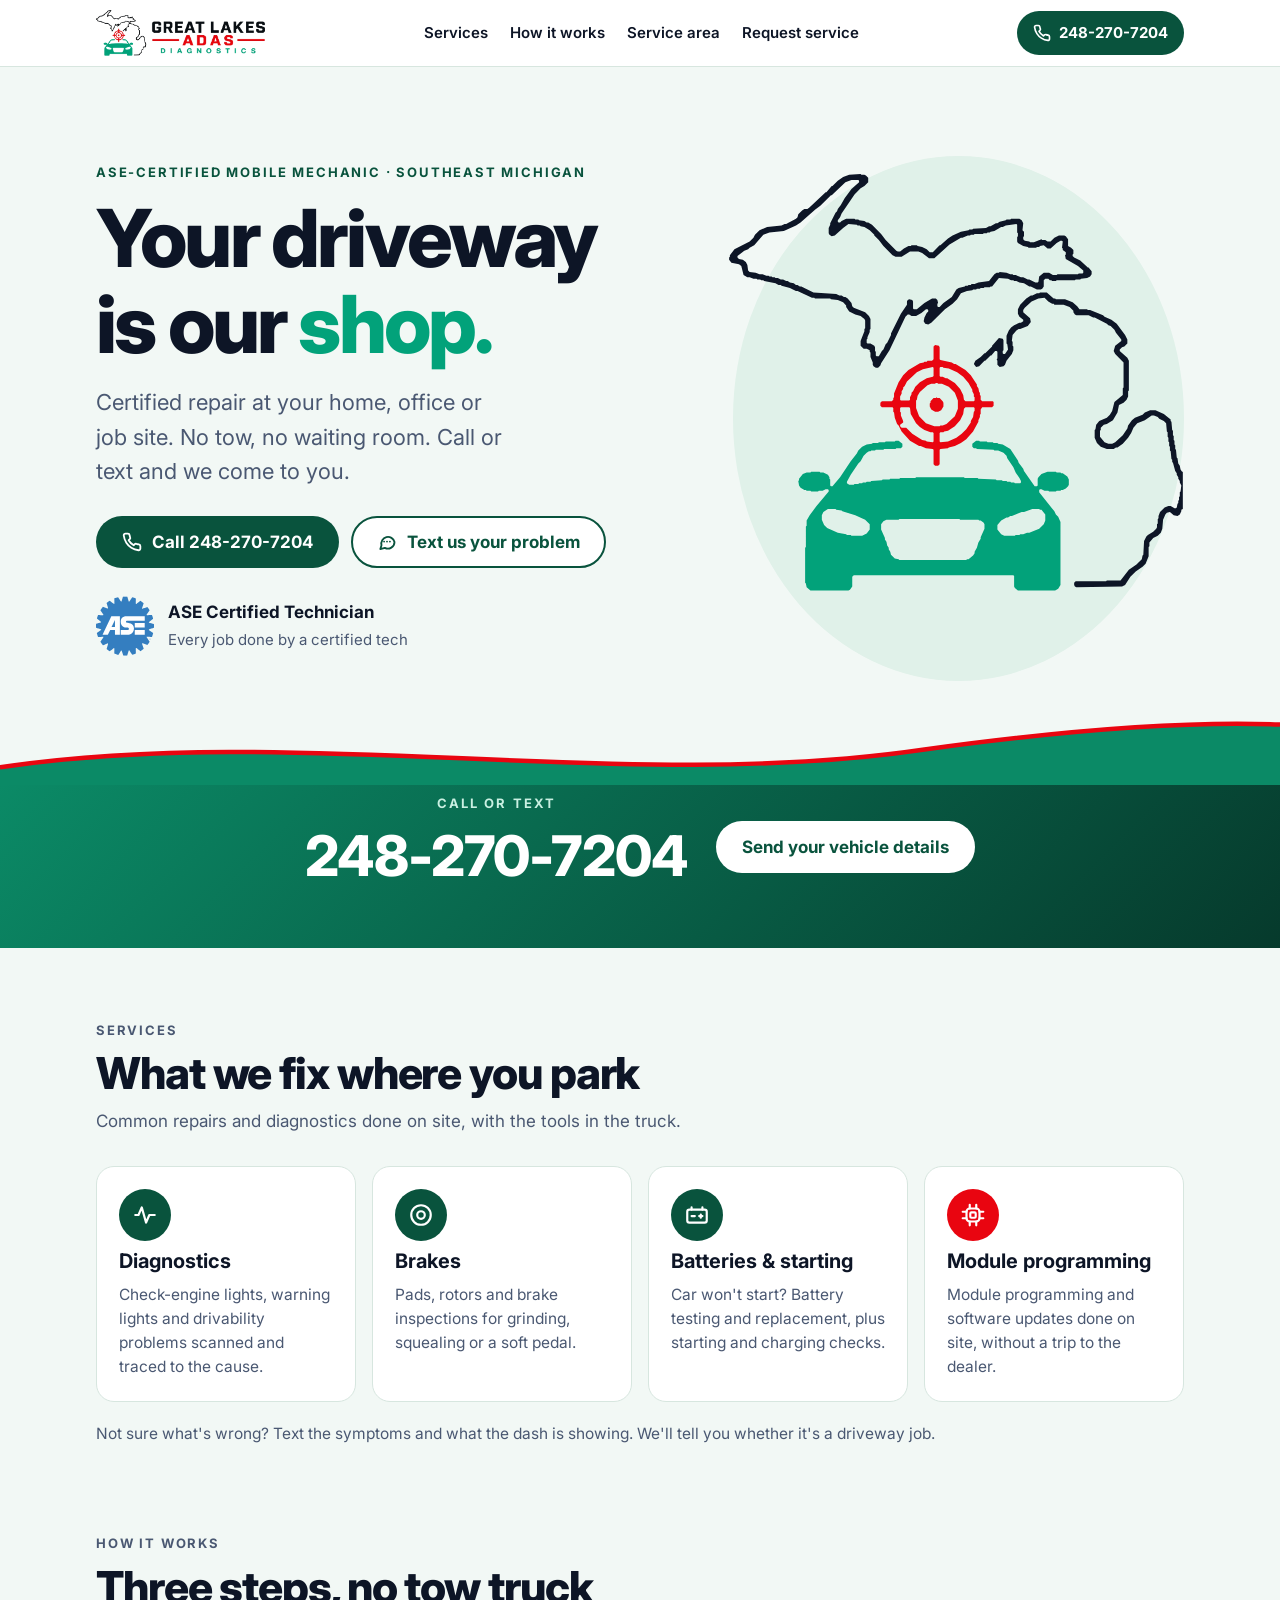
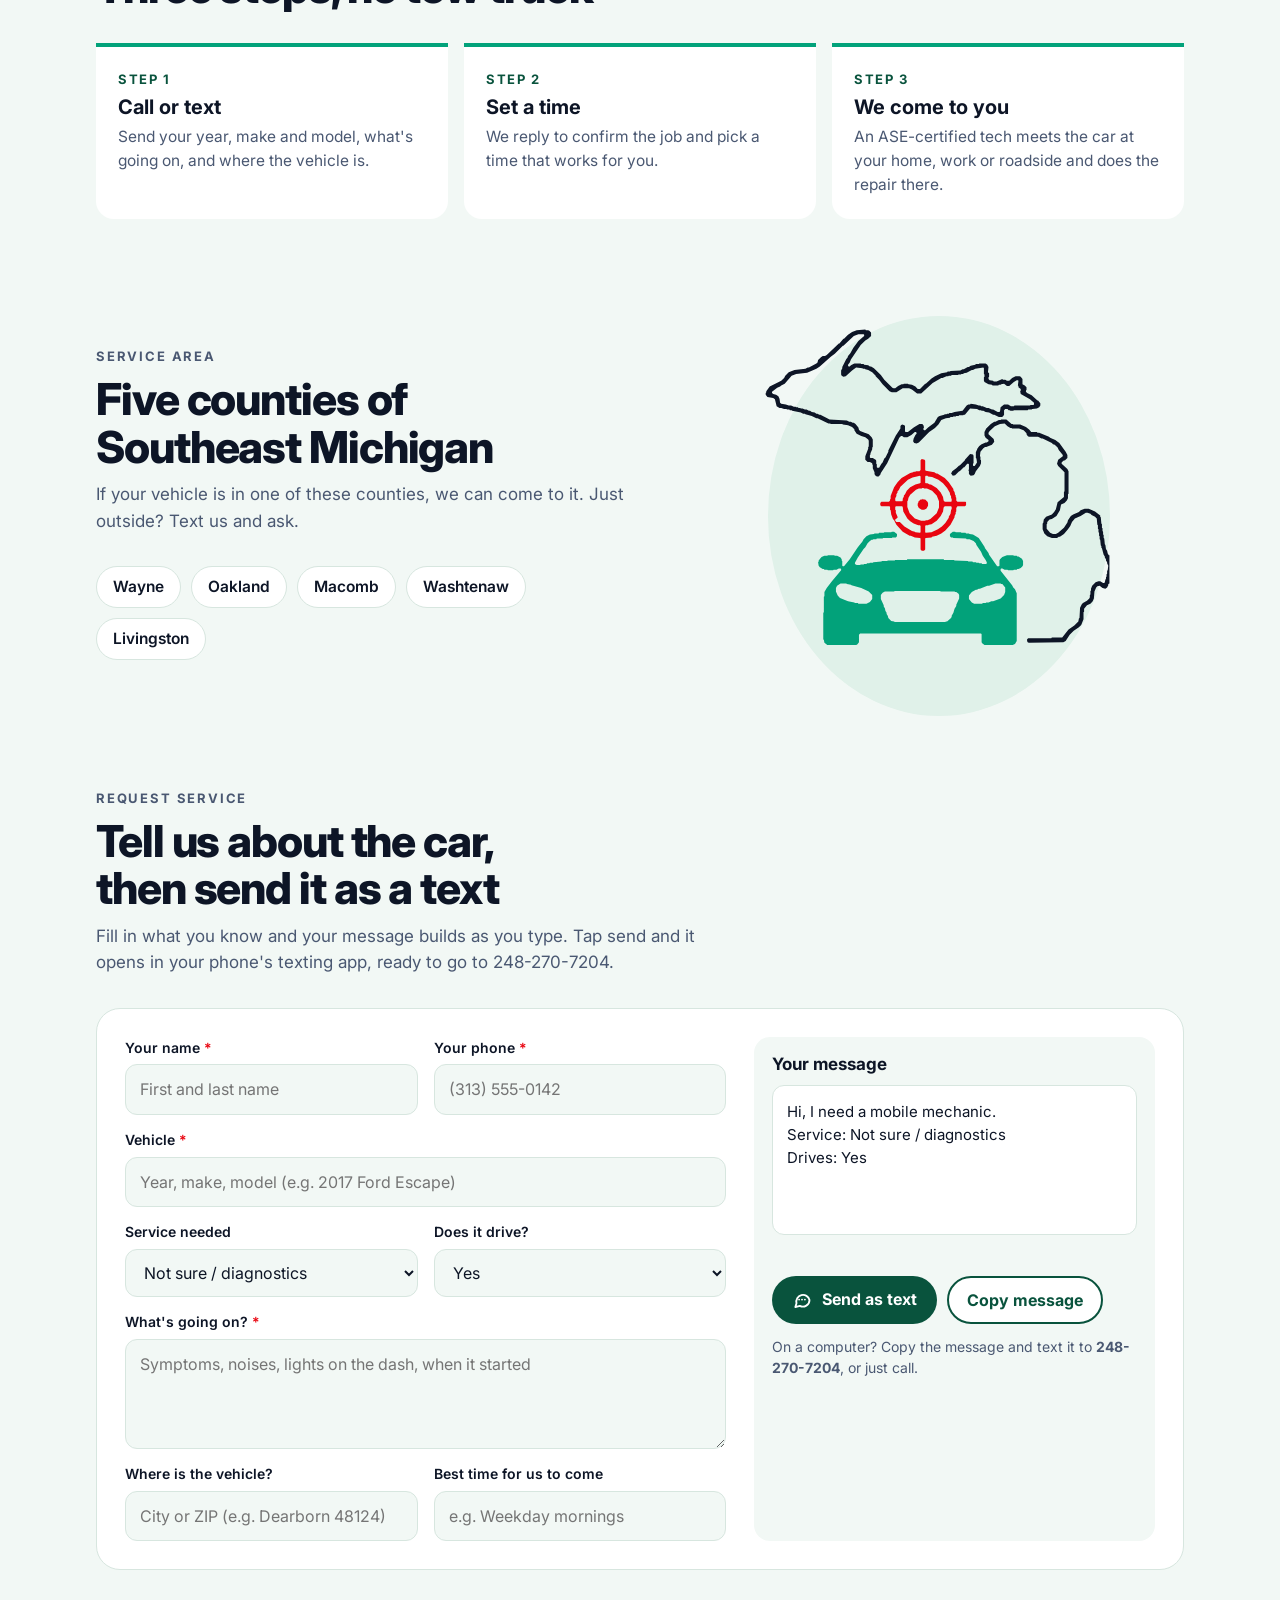
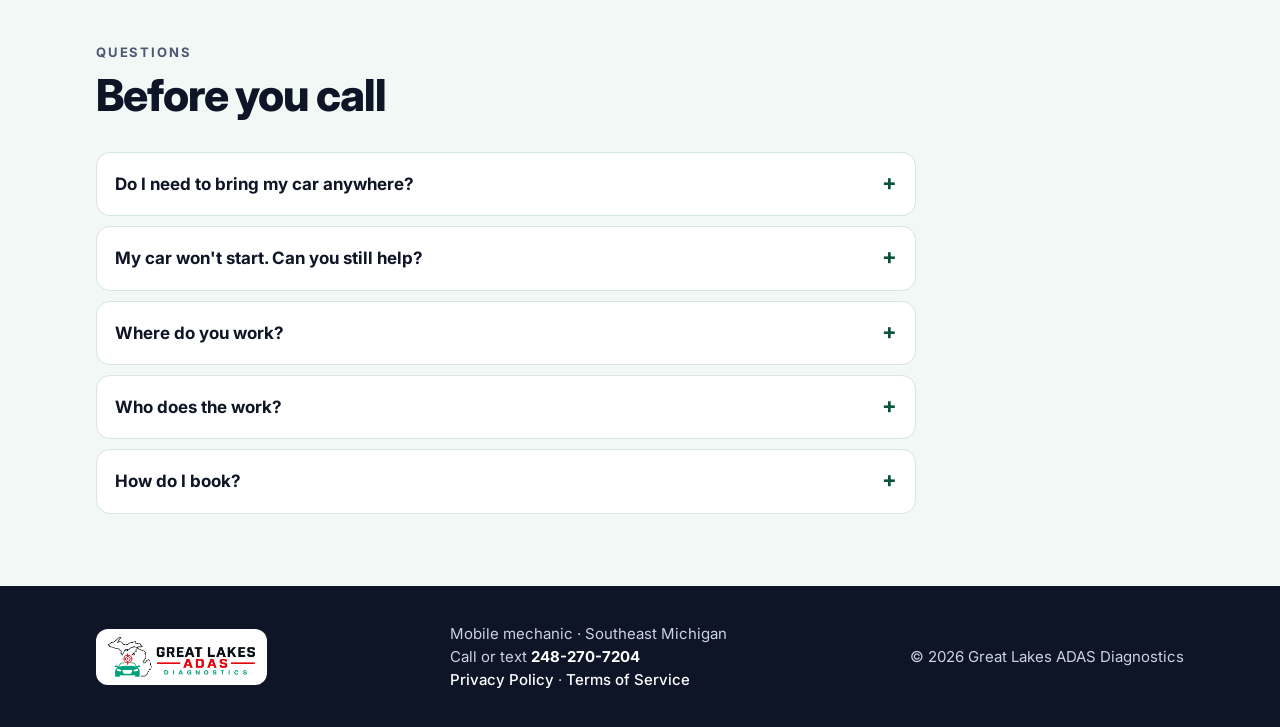
==== commit c78238fa: "Add Privacy Policy and Terms of Service pages, link them in the footer and sitemap Co-Authored-By: C" ====
--- a/index.html
+++ b/index.html
@@ -181,7 +181,7 @@
 <footer>
   <div class="wrap">
     <span class="plate"><img src="/assets/great-lakes-logo.png" alt="Great Lakes ADAS Diagnostics" width="1125" height="306"></span>
-    <div>Mobile mechanic · Southeast Michigan<br>Call or text <a href="tel:+12482707204">248-270-7204</a></div>
+    <div>Mobile mechanic · Southeast Michigan<br>Call or text <a href="tel:+12482707204">248-270-7204</a><br><a href="/privacy/" style="font-weight:500">Privacy Policy</a> · <a href="/terms/" style="font-weight:500">Terms of Service</a></div>
     <div>© 2026 Great Lakes ADAS Diagnostics</div>
   </div>
 </footer>
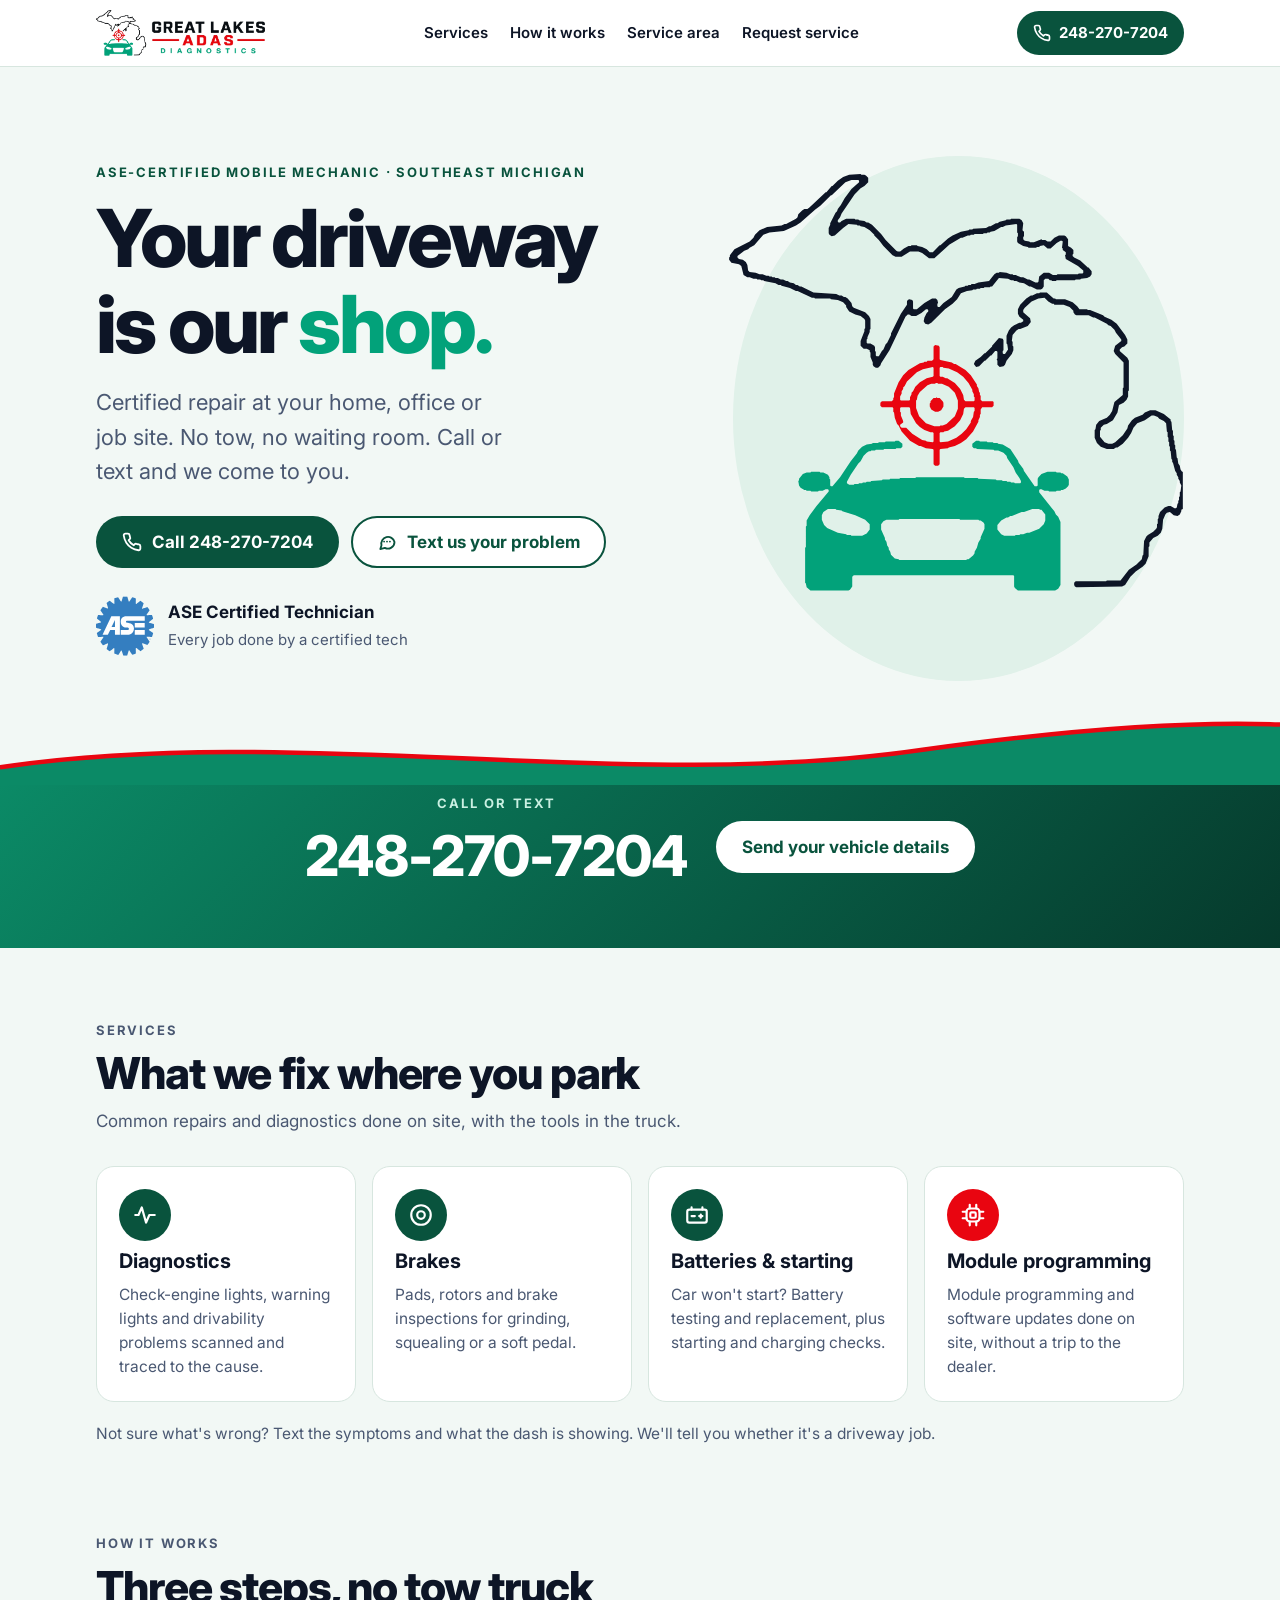
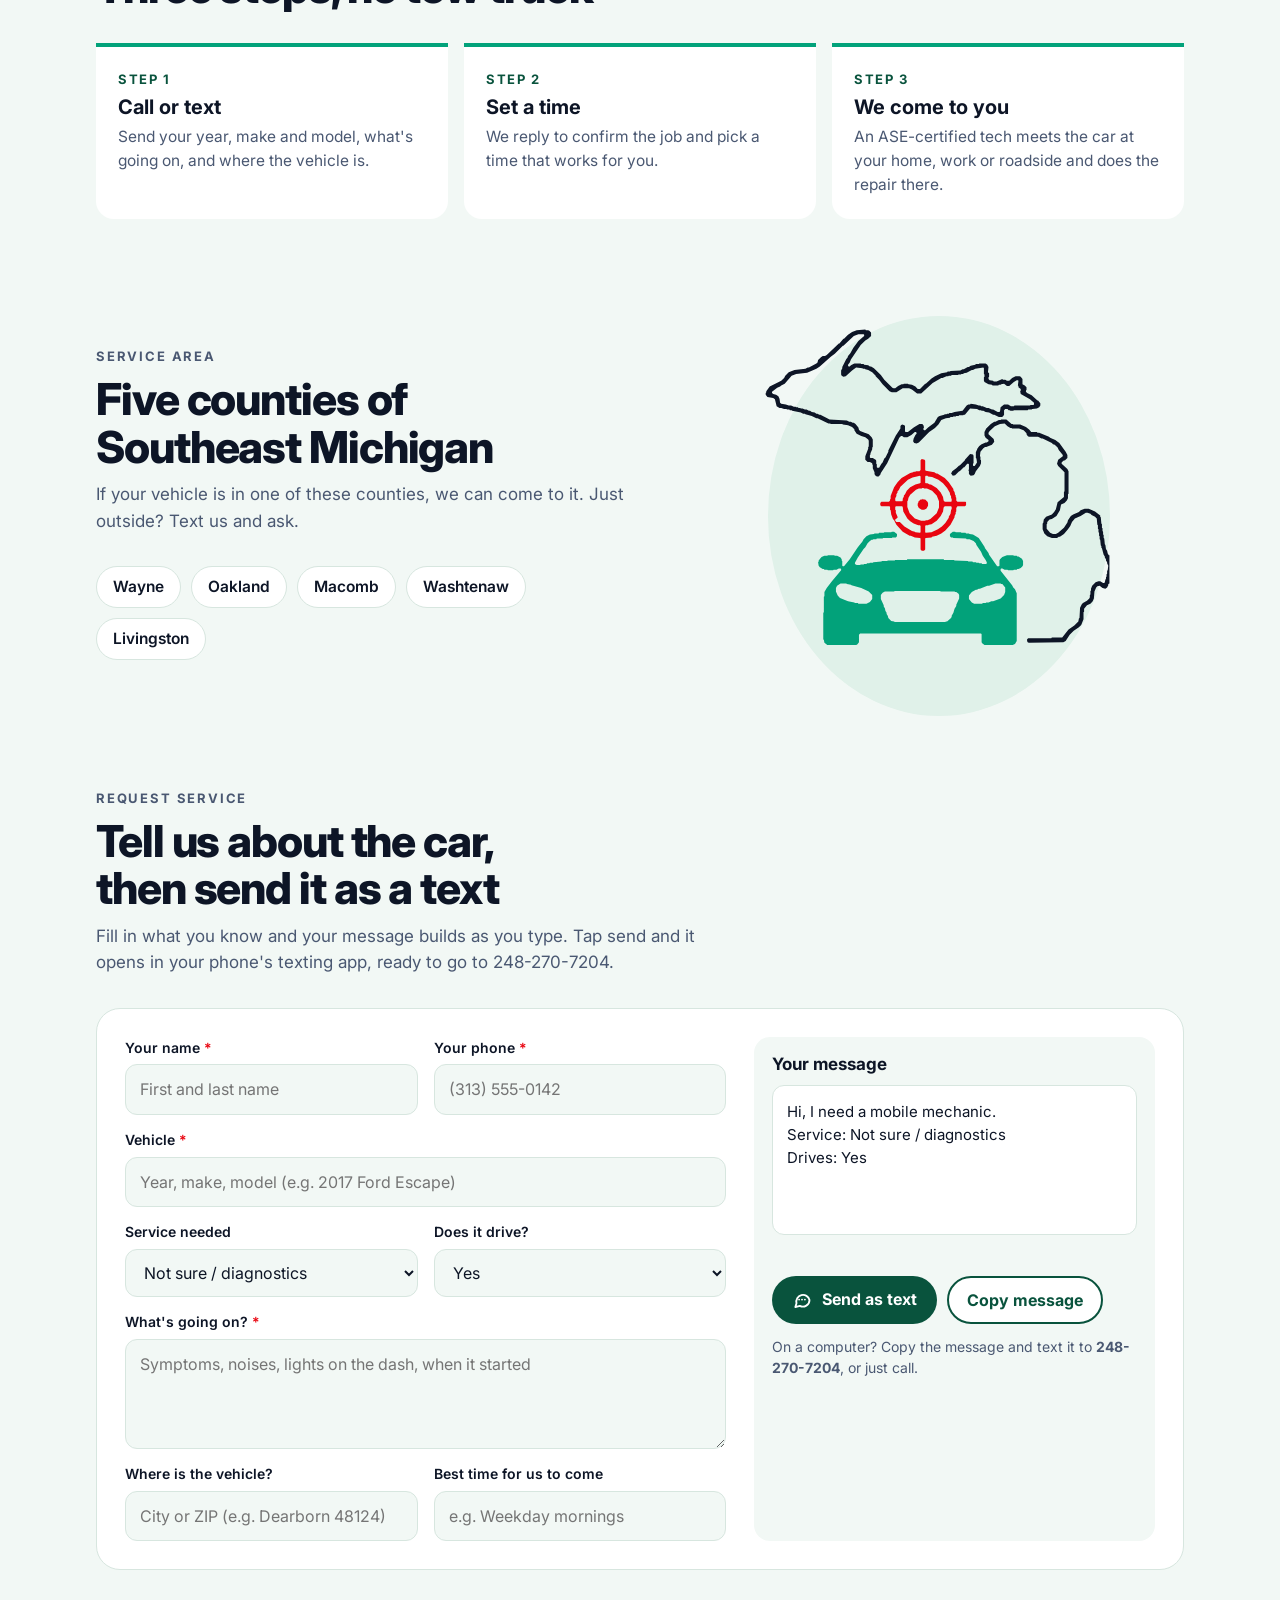
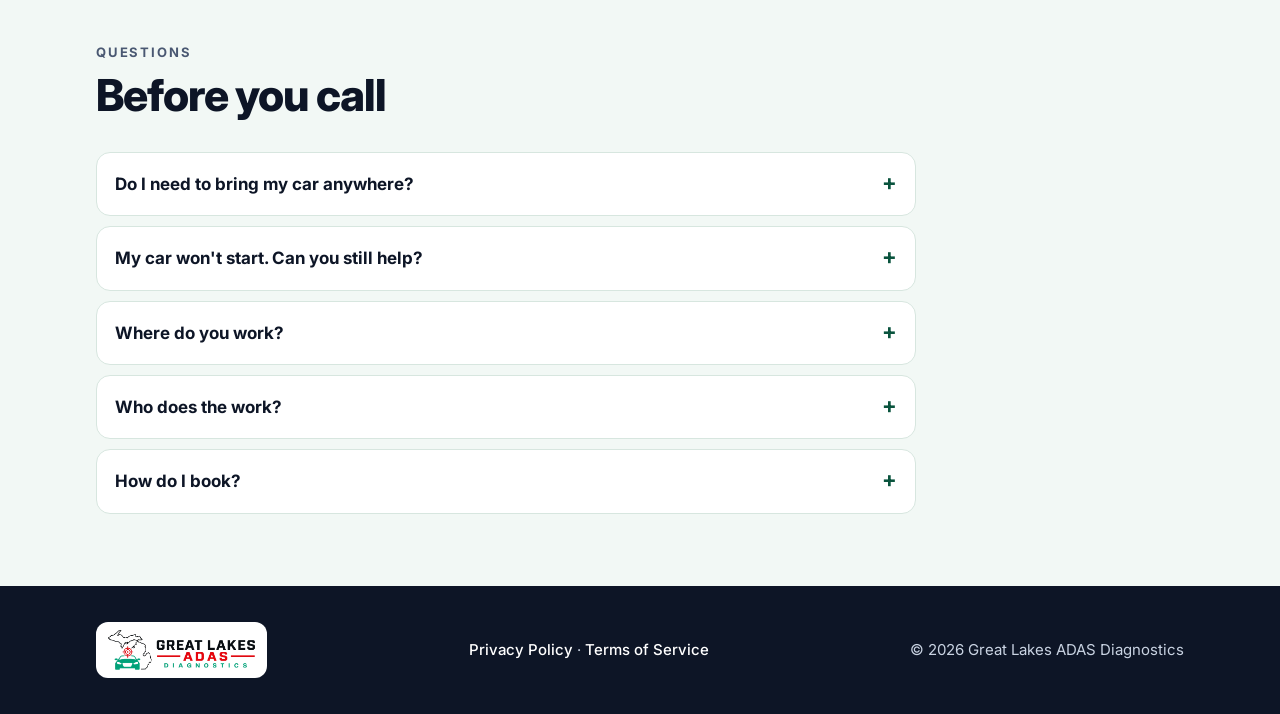
==== commit a743cb2b: "Footer: keep only legal links and copyright Co-Authored-By: Claude Opus 5.5 <noreply@anthropic.com> " ====
--- a/index.html
+++ b/index.html
@@ -25,6 +25,11 @@
 <link rel="stylesheet" href="https://fonts.googleapis.com/css2?family=Inter:wght@400;500;600;700;800&display=swap">
 <link rel="stylesheet" href="/assets/site.css">
 <script type="application/ld+json">{"@context": "https://schema.org", "@graph": [{"@type": "AutoRepair", "@id": "https://greatlakesmechanic.com/#business", "name": "Great Lakes ADAS Diagnostics", "alternateName": "Great Lakes Mobile Mechanic", "url": "https://greatlakesmechanic.com/", "telephone": "+1-248-270-7204", "image": "https://greatlakesmechanic.com/og-image.jpg", "logo": "https://greatlakesmechanic.com/assets/great-lakes-logo.png", "description": "ASE-certified mobile mechanic serving Southeast Michigan. Diagnostics, brakes, batteries and module programming at your home, work or roadside.", "areaServed": [{"@type": "AdministrativeArea", "name": "Wayne County, MI"}, {"@type": "AdministrativeArea", "name": "Oakland County, MI"}, {"@type": "AdministrativeArea", "name": "Macomb County, MI"}, {"@type": "AdministrativeArea", "name": "Washtenaw County, MI"}, {"@type": "AdministrativeArea", "name": "Livingston County, MI"}], "knowsAbout": ["Vehicle diagnostics", "Brake repair", "Battery replacement", "Module programming"], "hasCredential": {"@type": "EducationalOccupationalCredential", "credentialCategory": "ASE Certification"}}, {"@type": "WebSite", "@id": "https://greatlakesmechanic.com/#website", "url": "https://greatlakesmechanic.com/", "name": "Great Lakes Mobile Mechanic"}, {"@type": "FAQPage", "mainEntity": [{"@type": "Question", "name": "Do I need to bring my car anywhere?", "acceptedAnswer": {"@type": "Answer", "text": "No. We come to where the car is parked: your driveway, your work lot or the roadside."}}, {"@type": "Question", "name": "My car won't start. Can you still help?", "acceptedAnswer": {"@type": "Answer", "text": "Yes. That's one of the most common calls. Tell us it won't start when you text, and we'll come to it."}}, {"@type": "Question", "name": "Where do you work?", "acceptedAnswer": {"@type": "Answer", "text": "Wayne, Oakland, Macomb, Washtenaw and Livingston counties. If you're just outside, text us and ask."}}, {"@type": "Question", "name": "Who does the work?", "acceptedAnswer": {"@type": "Answer", "text": "An ASE-certified technician handles every job."}}, {"@type": "Question", "name": "How do I book?", "acceptedAnswer": {"@type": "Answer", "text": "Call or text 248-270-7204, or use the form above to build a text with your vehicle details."}}]}]}</script>
+<script async src="https://www.googletagmanager.com/gtag/js?id=AW-18550194550"></script>
+<script>window.dataLayer=window.dataLayer||[];function gtag(){dataLayer.push(arguments);}gtag('js',new Date());gtag('config','AW-18550194550');</script>
+<script>document.addEventListener('click',function(e){var a=e.target.closest&&e.target.closest('a[href^="tel:"],a[href^="sms:"]');if(!a)return;var sms=a.getAttribute('href').indexOf('sms:')===0;
+if(window.gtag){var l=sms?'vIFCCKvgiLAdEPaCto1F':'RdRaCKjgiLAdEPaCto1F';if(l)gtag('event','conversion',{send_to:'AW-18550194550/'+l});gtag('event',sms?'text_click':'call_click');}
+if(window.fbq)fbq('track','Contact',{method:sms?'text':'call'});},true);</script>
 </head>
 <body>
 <header>
@@ -181,7 +186,7 @@
 <footer>
   <div class="wrap">
     <span class="plate"><img src="/assets/great-lakes-logo.png" alt="Great Lakes ADAS Diagnostics" width="1125" height="306"></span>
-    <div>Mobile mechanic · Southeast Michigan<br>Call or text <a href="tel:+12482707204">248-270-7204</a><br><a href="/privacy/" style="font-weight:500">Privacy Policy</a> · <a href="/terms/" style="font-weight:500">Terms of Service</a></div>
+    <div><a href="/privacy/" style="font-weight:500">Privacy Policy</a> · <a href="/terms/" style="font-weight:500">Terms of Service</a></div>
     <div>© 2026 Great Lakes ADAS Diagnostics</div>
   </div>
 </footer>
